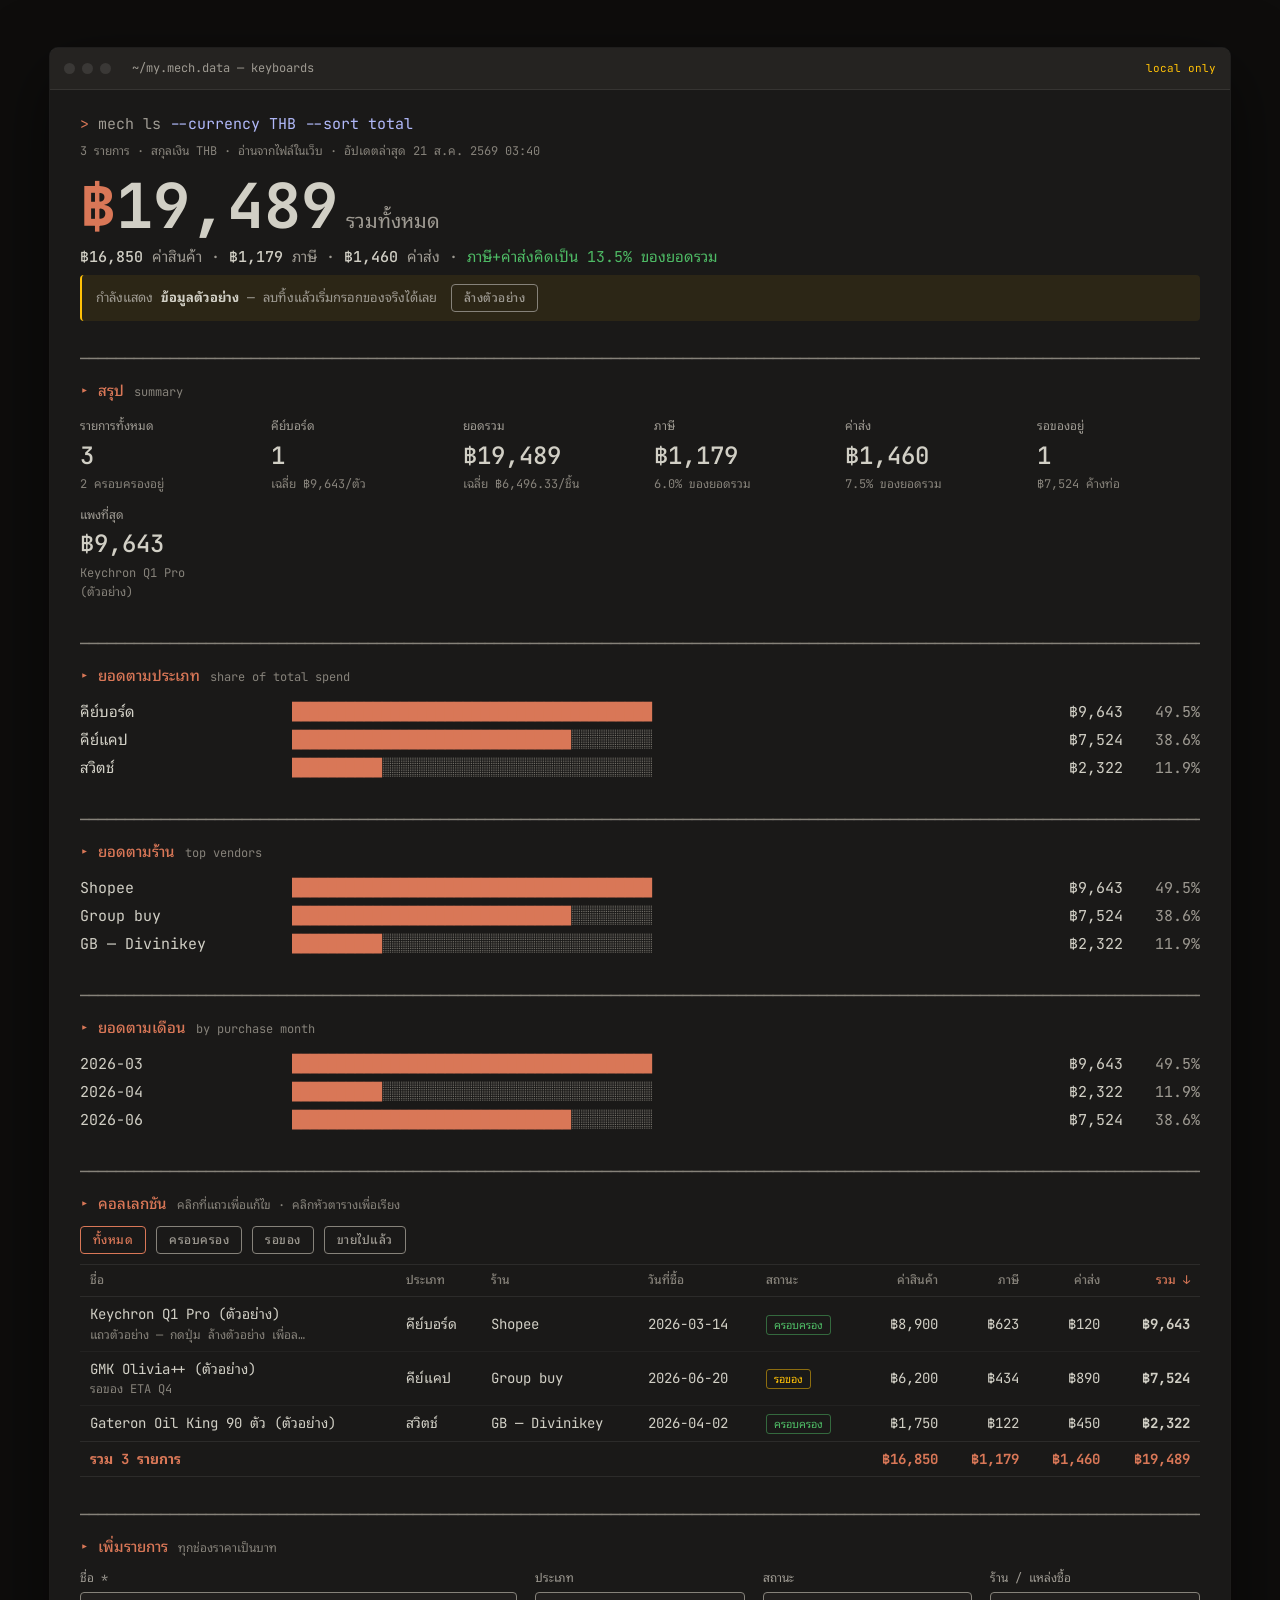
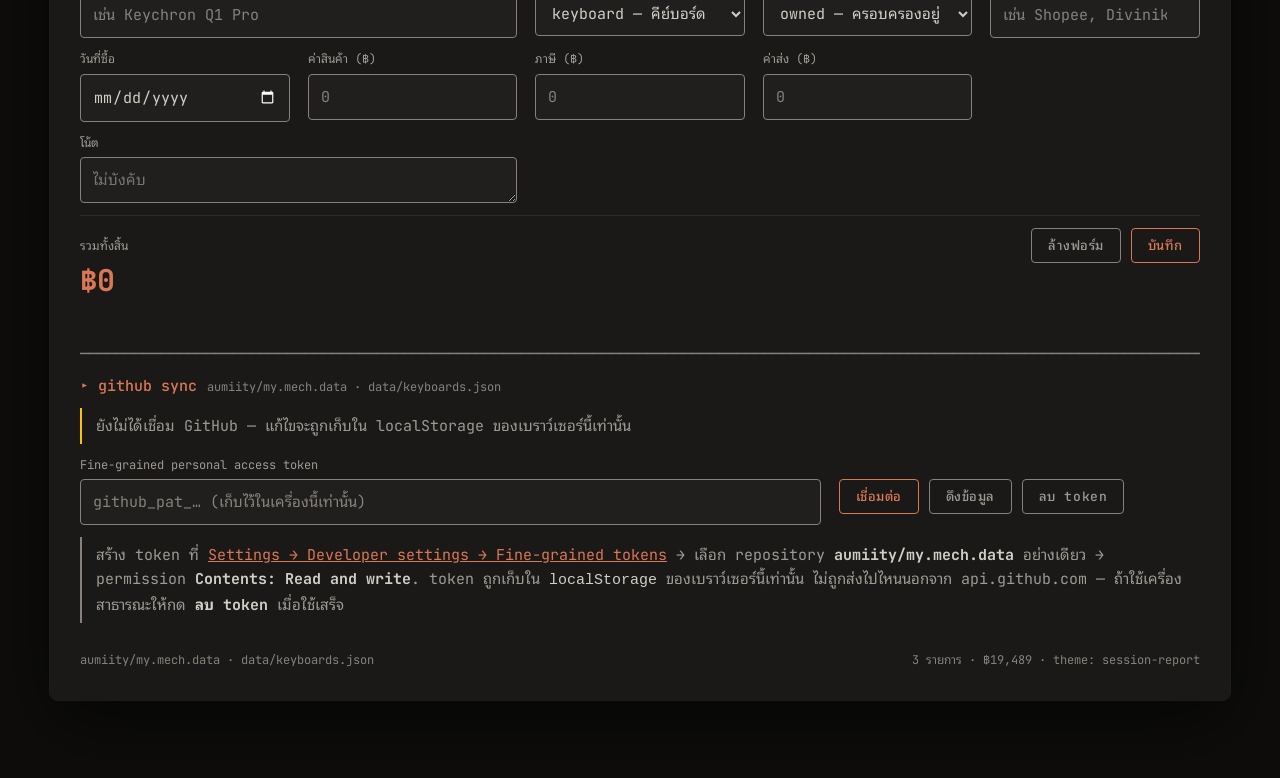
==== index.html @ 9264e8f7 "Refactor code structure for improved readability and maintainability" ====
<!doctype html>
<html lang="th">
<head>
<meta charset="utf-8">
<meta name="viewport" content="width=device-width, initial-scale=1">
<meta name="color-scheme" content="dark">
<title>my.mech.data — keyboards</title>
<link rel="preconnect" href="https://fonts.googleapis.com">
<link rel="preconnect" href="https://fonts.gstatic.com" crossorigin>
<link href="https://fonts.googleapis.com/css2?family=JetBrains+Mono:wght@400;500;700&family=Noto+Sans+Thai+Looped:wght@400;500;700&display=swap" rel="stylesheet">
<style>
  :root {
    /* anthropic / claude-code palette — matched to session-report */
    --ivory: #FAF9F5;          /* session-report page bg — kept for palette lineage */
    --page-bg: #0e0d0c;        /* this dashboard sits on dark instead */
    --term-bg: #1a1918;
    --term-fg: #d1cfc5;
    --titlebar: #252321;
    --outline: rgba(255,255,255,0.08);
    --hover: rgba(255,255,255,0.035);
    --clay: #D97757;
    --dim: rgb(158,154,146);
    --subtle: rgb(134,130,122);
    --green: rgb(78,186,101);
    --red: rgb(255,107,128);
    --blue: rgb(177,185,249);
    --yellow: rgb(255,193,7);
    --mono: 'JetBrains Mono', 'Noto Sans Thai Looped', 'SF Mono', ui-monospace, Menlo, Monaco, monospace;
  }

  * { box-sizing: border-box; }
  html { background: var(--page-bg); }
  body {
    margin: 0; padding: 48px 24px 80px;
    font: 15px/1.6 var(--mono);
    font-variant-numeric: tabular-nums;
    color: var(--term-fg);
  }

  /* ——— terminal window chrome ——— */
  .term {
    max-width: 1180px; margin: 0 auto;
    background: var(--term-bg);
    border-radius: 8px;
    outline: 1px solid var(--outline);
    box-shadow: 0 24px 70px rgba(0,0,0,0.55);
  }
  .titlebar {
    background: var(--titlebar);
    border-radius: 8px 8px 0 0;
    border-bottom: 1px solid var(--outline);
    padding: 11px 14px;
    display: flex; align-items: center; gap: 7px;
  }
  .titlebar .dot { width: 11px; height: 11px; border-radius: 50%; background: #3a3836; }
  .titlebar .path { margin-left: 14px; color: var(--dim); font-size: 12px; }
  .titlebar .sync { margin-left: auto; font-size: 11px; color: var(--subtle); }
  .titlebar .sync.ok   { color: var(--green); }
  .titlebar .sync.warn { color: var(--yellow); }
  .titlebar .sync.err  { color: var(--red); }
  .term-body { padding: 22px 30px 30px; }

  /* ——— command + hero ——— */
  .cmd { color: var(--dim); margin-bottom: 6px; }
  .cmd .prompt { color: var(--clay); }
  .cmd .flag { color: var(--blue); }
  #meta-line { color: var(--subtle); font-size: 12px; }

  #hero { margin: 14px 0 6px; }
  #hero-total { font-size: 62px; font-weight: 700; line-height: 1; }
  #hero-total .unit { color: var(--clay); }
  #hero-total .label { font-size: 20px; font-weight: 400; color: var(--dim); margin-left: 8px; }
  #hero-split { color: var(--dim); margin-top: 8px; }
  #hero-split b { color: var(--term-fg); font-weight: 500; }
  #hero-split .ok { color: var(--green); }
  #hero-split .warn { color: var(--yellow); }

  /* ——— sections ——— */
  section { margin-top: 26px; }
  .hr { color: var(--subtle); overflow: hidden; white-space: nowrap;
        user-select: none; margin-bottom: 8px; }
  .hr::after { content: '────────────────────────────────────────────────────────────────────────────────────────────────────────────────────────────────────────────────────────────────────────────────────────────────────────'; }
  h2 { all: unset; display: block; color: var(--clay); font-weight: 500; }
  h2::before { content: '▸ '; }
  h2 .hint { color: var(--subtle); font-size: 12px; font-weight: 400; margin-left: 10px; }
  .section-body { margin-top: 10px; }

  /* ——— stat grid ——— */
  .grid { display: grid; gap: 4px 28px;
          grid-template-columns: repeat(auto-fit, minmax(150px, 1fr)); }
  .stat { padding: 4px 0; }
  .stat .label { font-size: 12px; color: var(--dim); }
  .stat .val { font-size: 24px; font-weight: 500; }
  .stat .detail { font-size: 12px; color: var(--subtle); }

  /* ——— callouts / banners ——— */
  .callout { padding: 6px 0 6px 14px; border-left: 2px solid var(--subtle);
             color: var(--dim); margin: 6px 0; }
  .callout b, .callout code { color: var(--term-fg); }
  .banner { display: flex; gap: 14px; align-items: center; flex-wrap: wrap;
            padding: 9px 14px; margin-bottom: 14px; border-radius: 4px;
            border-left: 2px solid var(--yellow);
            background: rgba(255,193,7,0.08); color: var(--dim); font-size: 13px; }
  .banner b { color: var(--term-fg); }

  /* ——— block-char bars ——— */
  .bar { display: grid; grid-template-columns: 22ch 1fr 12ch 7ch; gap: 14px;
         padding: 2px 0; align-items: center; }
  .bar .name { overflow: hidden; text-overflow: ellipsis; white-space: nowrap; }
  .bar .blocks { color: var(--clay); white-space: pre; overflow: hidden; }
  .bar .blocks .empty { color: var(--subtle); }
  .bar .amt { text-align: right; color: var(--term-fg); }
  .bar .pct { text-align: right; color: var(--dim); }
  .bar:hover .name { color: var(--clay); }

  /* ——— tables ——— */
  .scroll { max-height: 520px; overflow: auto;
            border-top: 1px solid var(--outline); border-bottom: 1px solid var(--outline); }
  table { width: 100%; border-collapse: collapse; font-size: 14px; }
  th, td { text-align: left; padding: 6px 10px; white-space: nowrap; }
  td { border-top: 1px solid rgba(255,255,255,0.04); }
  th { position: sticky; top: 0; background: var(--term-bg); z-index: 1;
       font-weight: 500; font-size: 12px; color: var(--subtle);
       cursor: pointer; user-select: none;
       border-bottom: 1px solid var(--outline); }
  th:hover { color: var(--dim); }
  th.sorted { color: var(--clay); }
  th.sorted::after { content: ' ↓'; }
  th.sorted.asc::after { content: ' ↑'; }
  td.num, th.num { text-align: right; }
  tbody tr { cursor: pointer; }
  tbody tr:hover td { background: var(--hover); }
  tbody tr.editing td { background: rgba(217,119,87,0.10); }
  td .nm { color: var(--term-fg); }
  td .sub { color: var(--subtle); font-size: 12px; }
  tfoot td { border-top: 1px solid var(--outline); color: var(--clay);
             font-weight: 700; background: var(--term-bg); position: sticky; bottom: 0; }
  .tag { font-size: 11px; padding: 2px 7px; border-radius: 3px;
         border: 1px solid var(--subtle); color: var(--dim); }
  .tag.owned    { border-color: rgba(78,186,101,.5);  color: var(--green); }
  .tag.incoming { border-color: rgba(255,193,7,.5);   color: var(--yellow); }
  .tag.sold     { border-color: rgba(136,136,136,.5); color: var(--dim); }
  .tag.gifted   { border-color: rgba(177,185,249,.5); color: var(--blue); }

  /* ——— form ——— */
  .form { display: grid; gap: 12px 18px;
          grid-template-columns: repeat(auto-fit, minmax(190px, 1fr)); }
  .field { display: flex; flex-direction: column; gap: 4px; }
  .field label { font-size: 12px; color: var(--dim); }
  .field input, .field select, .field textarea {
    font: inherit; font-size: 15px; color: var(--term-fg);
    background: #211f1e; border: 1px solid var(--subtle);
    border-radius: 4px; padding: 10px 12px; width: 100%;
  }
  .field textarea { resize: vertical; min-height: 44px; }
  .field input:focus, .field select:focus, .field textarea:focus {
    outline: none; border-color: var(--clay); background: #262322;
  }
  .field input::placeholder { color: var(--subtle); }
  .field.span2 { grid-column: span 2; }
  .field .err { font-size: 12px; color: var(--red); min-height: 0; }
  .field input.bad, .field select.bad { border-color: var(--red); }
  .form-total { grid-column: 1 / -1; display: flex; justify-content: space-between;
                align-items: baseline; flex-wrap: wrap; gap: 10px;
                border-top: 1px solid var(--outline); padding-top: 12px; }
  .form-total .lbl { font-size: 12px; color: var(--dim); }
  .form-total .amt { font-size: 30px; font-weight: 700; color: var(--clay); }
  .actions { display: flex; gap: 10px; flex-wrap: wrap; }

  button.btn { font: 500 13px/1 var(--mono); letter-spacing: .04em;
               padding: 10px 16px; border-radius: 4px; cursor: pointer;
               background: none; border: 1px solid var(--subtle); color: var(--dim); }
  button.btn:hover { border-color: var(--dim); color: var(--term-fg); background: var(--hover); }
  button.btn.primary { border-color: var(--clay); color: var(--clay); }
  button.btn.primary:hover { background: rgba(217,119,87,.12); color: var(--clay); }
  button.btn.danger:hover { border-color: var(--red); color: var(--red);
                            background: rgba(255,107,128,.10); }
  button.btn:disabled { opacity: .4; cursor: not-allowed; }
  button.btn.sm { padding: 7px 12px; font-size: 12px; }

  .empty-state { color: var(--subtle); padding: 18px 0; }

  footer { margin-top: 28px; color: var(--subtle); font-size: 12px;
           display: flex; justify-content: space-between; gap: 16px; flex-wrap: wrap; }

  code { color: var(--blue); }
  a { color: var(--clay); }
  ::selection { background: var(--clay); color: var(--term-bg); }

  @media (max-width: 760px) {
    body { padding: 20px 12px 48px; }
    .term-body { padding: 16px 16px 24px; }
    #hero-total { font-size: 44px; }
    .bar { grid-template-columns: 11ch 1fr 10ch; gap: 8px; }
    .bar .pct { display: none; }
    .form { grid-template-columns: 1fr; }
    .field.span2 { grid-column: span 1; }
    .titlebar .path { display: none; }
  }
</style>
</head>
<body>

<div class="term">
  <div class="titlebar">
    <span class="dot"></span><span class="dot"></span><span class="dot"></span>
    <span class="path">~/my.mech.data — keyboards</span>
    <span class="sync" id="sync-badge">local</span>
  </div>
  <div class="term-body">

    <div class="cmd"><span class="prompt">&gt;</span> mech ls <span class="flag">--currency THB --sort total</span></div>
    <div id="meta-line">loading…</div>

    <div id="hero">
      <div id="hero-total">—</div>
      <div id="hero-split"></div>
    </div>

    <div id="example-banner" style="display:none" class="banner">
      <span>กำลังแสดง <b>ข้อมูลตัวอย่าง</b> — ลบทิ้งแล้วเริ่มกรอกของจริงได้เลย</span>
      <button class="btn sm danger" id="btn-clear-examples">ล้างตัวอย่าง</button>
    </div>

    <section>
      <div class="hr"></div>
      <h2>สรุป<span class="hint">summary</span></h2>
      <div class="section-body grid" id="summary-grid"></div>
    </section>

    <section>
      <div class="hr"></div>
      <h2>ยอดตามประเภท<span class="hint">share of total spend</span></h2>
      <div class="section-body" id="bars-type"></div>
    </section>

    <section>
      <div class="hr"></div>
      <h2>ยอดตามร้าน<span class="hint">top vendors</span></h2>
      <div class="section-body" id="bars-vendor"></div>
    </section>

    <section>
      <div class="hr"></div>
      <h2>ยอดตามเดือน<span class="hint">by purchase month</span></h2>
      <div class="section-body" id="bars-month"></div>
    </section>

    <section>
      <div class="hr"></div>
      <h2>คอลเลกชัน<span class="hint">คลิกที่แถวเพื่อแก้ไข · คลิกหัวตารางเพื่อเรียง</span></h2>
      <div class="section-body">
        <div class="actions" style="margin-bottom:10px">
          <button class="btn sm" id="f-all" data-f="all">ทั้งหมด</button>
          <button class="btn sm" id="f-owned" data-f="owned">ครอบครอง</button>
          <button class="btn sm" id="f-incoming" data-f="incoming">รอของ</button>
          <button class="btn sm" id="f-sold" data-f="sold">ขายไปแล้ว</button>
        </div>
        <div class="scroll"><table id="tbl"></table></div>
      </div>
    </section>

    <section>
      <div class="hr"></div>
      <h2 id="form-title">เพิ่มรายการ<span class="hint">ทุกช่องราคาเป็นบาท</span></h2>
      <div class="section-body">
        <form class="form" id="entry-form" autocomplete="off">
          <div class="field span2">
            <label for="f-name">ชื่อ *</label>
            <input id="f-name" name="name" placeholder="เช่น Keychron Q1 Pro" required>
          </div>
          <div class="field">
            <label for="f-type">ประเภท</label>
            <select id="f-type" name="type">
              <option value="keyboard">keyboard — คีย์บอร์ด</option>
              <option value="switches">switches — สวิตช์</option>
              <option value="keycaps">keycaps — คีย์แคป</option>
              <option value="parts">parts — เคส/PCB/เพลท</option>
              <option value="accessory">accessory — อุปกรณ์เสริม</option>
            </select>
          </div>
          <div class="field">
            <label for="f-status">สถานะ</label>
            <select id="f-status" name="status">
              <option value="owned">owned — ครอบครองอยู่</option>
              <option value="incoming">incoming — รอของ</option>
              <option value="sold">sold — ขายไปแล้ว</option>
              <option value="gifted">gifted — ยกให้คนอื่น</option>
            </select>
          </div>
          <div class="field">
            <label for="f-vendor">ร้าน / แหล่งซื้อ</label>
            <input id="f-vendor" name="vendor" list="vendor-list" placeholder="เช่น Shopee, Divinikey, group buy">
            <datalist id="vendor-list"></datalist>
          </div>
          <div class="field">
            <label for="f-date">วันที่ซื้อ</label>
            <input id="f-date" name="purchased_at" type="date">
          </div>
          <div class="field">
            <label for="f-item">ค่าสินค้า (฿)</label>
            <input id="f-item" name="item" type="number" inputmode="decimal" min="0" step="0.01" placeholder="0">
          </div>
          <div class="field">
            <label for="f-tax">ภาษี (฿)</label>
            <input id="f-tax" name="tax" type="number" inputmode="decimal" min="0" step="0.01" placeholder="0">
          </div>
          <div class="field">
            <label for="f-ship">ค่าส่ง (฿)</label>
            <input id="f-ship" name="shipping" type="number" inputmode="decimal" min="0" step="0.01" placeholder="0">
          </div>
          <div class="field span2">
            <label for="f-notes">โน้ต</label>
            <textarea id="f-notes" name="notes" rows="1" placeholder="ไม่บังคับ"></textarea>
          </div>

          <div class="form-total">
            <div>
              <div class="lbl">รวมทั้งสิ้น</div>
              <div class="amt" id="form-total">฿0</div>
            </div>
            <div class="actions">
              <button type="button" class="btn danger" id="btn-delete" style="display:none">ลบรายการ</button>
              <button type="button" class="btn" id="btn-reset">ล้างฟอร์ม</button>
              <button type="submit" class="btn primary" id="btn-save">บันทึก</button>
            </div>
          </div>
          <div class="field span2"><div class="err" id="form-err"></div></div>
        </form>
      </div>
    </section>

    <section>
      <div class="hr"></div>
      <h2>github sync<span class="hint">aumiity/my.mech.data · data/keyboards.json</span></h2>
      <div class="section-body">
        <div id="sync-state" class="callout">กำลังตรวจสอบ…</div>
        <div class="form" style="margin-top:12px">
          <div class="field span2">
            <label for="f-token">Fine-grained personal access token</label>
            <input id="f-token" type="password" placeholder="github_pat_… (เก็บไว้ในเครื่องนี้เท่านั้น)">
          </div>
          <div class="field">
            <label>&nbsp;</label>
            <div class="actions">
              <button class="btn primary" id="btn-token-save">เชื่อมต่อ</button>
              <button class="btn" id="btn-pull">ดึงข้อมูล</button>
              <button class="btn danger" id="btn-token-clear">ลบ token</button>
            </div>
          </div>
        </div>
        <div class="callout" style="margin-top:12px">
          สร้าง token ที่ <a href="https://github.com/settings/personal-access-tokens/new" target="_blank" rel="noopener">Settings → Developer settings → Fine-grained tokens</a>
          → เลือก repository <b>aumiity/my.mech.data</b> อย่างเดียว → permission <b>Contents: Read and write</b>.
          token ถูกเก็บใน <code>localStorage</code> ของเบราว์เซอร์นี้เท่านั้น ไม่ถูกส่งไปไหนนอกจาก api.github.com
          — ถ้าใช้เครื่องสาธารณะให้กด <b>ลบ token</b> เมื่อใช้เสร็จ
        </div>
      </div>
    </section>

    <footer>
      <span id="foot-left"></span>
      <span id="foot-right"></span>
    </footer>

  </div>
</div>

<script id="seed-data" type="application/json">{
  "currency": "THB",
  "updated_at": "2026-08-21T03:40:00.000Z",
  "items": [
    {
      "id": "kb-example-1",
      "name": "Keychron Q1 Pro (ตัวอย่าง)",
      "type": "keyboard",
      "vendor": "Shopee",
      "purchased_at": "2026-03-14",
      "status": "owned",
      "cost": { "item": 8900, "tax": 623, "shipping": 120 },
      "notes": "แถวตัวอย่าง — กดปุ่ม ล้างตัวอย่าง เพื่อลบทิ้ง",
      "example": true
    },
    {
      "id": "kb-example-2",
      "name": "Gateron Oil King 90 ตัว (ตัวอย่าง)",
      "type": "switches",
      "vendor": "GB — Divinikey",
      "purchased_at": "2026-04-02",
      "status": "owned",
      "cost": { "item": 1750, "tax": 122, "shipping": 450 },
      "notes": "",
      "example": true
    },
    {
      "id": "kb-example-3",
      "name": "GMK Olivia++ (ตัวอย่าง)",
      "type": "keycaps",
      "vendor": "Group buy",
      "purchased_at": "2026-06-20",
      "status": "incoming",
      "cost": { "item": 6200, "tax": 434, "shipping": 890 },
      "notes": "รอของ ETA Q4",
      "example": true
    }
  ]
}</script>
<script>
(function () {
  'use strict';

  /* ——————————————————————————— config ——————————————————————————— */
  const REPO = { owner: 'aumiity', repo: 'my.mech.data', branch: 'main', path: 'data/keyboards.json' };
  const LS_TOKEN = 'mech.gh.token';
  const LS_CACHE = 'mech.cache.v1';

  const TYPES  = { keyboard:'คีย์บอร์ด', switches:'สวิตช์', keycaps:'คีย์แคป',
                   parts:'ชิ้นส่วน', accessory:'อุปกรณ์เสริม' };
  const STATUS = { owned:'ครอบครอง', incoming:'รอของ', sold:'ขายแล้ว', gifted:'ยกให้' };

  /* ——————————————————————————— state ——————————————————————————— */
  let STORE = { currency: 'THB', updated_at: null, items: [] };
  let SHA = null;
  let TOKEN = localStorage.getItem(LS_TOKEN) || '';
  let source = 'local';
  let editingId = null;
  let sortKey = 'total', sortAsc = false;
  let filter = 'all';

  /* ——————————————————————————— helpers ——————————————————————————— */
  const $ = id => document.getElementById(id);
  const esc = s => String(s == null ? '' : s).replace(/[&<>"']/g,
    c => ({ '&':'&amp;', '<':'&lt;', '>':'&gt;', '"':'&quot;', "'":'&#39;' }[c]));
  const num = v => { const n = parseFloat(v); return Number.isFinite(n) ? n : 0; };
  const money = n => '฿' + num(n).toLocaleString('en-US', { maximumFractionDigits: 2 });
  const totalOf = it => num(it.cost && it.cost.item) + num(it.cost && it.cost.tax)
                      + num(it.cost && it.cost.shipping);
  const newId = () => 'kb-' + Date.now().toString(36) + '-' + Math.random().toString(36).slice(2, 6);
  const pct = (a, b) => b ? (100 * a / b).toFixed(1) + '%' : '0%';

  function b64encode(str) {
    const bytes = new TextEncoder().encode(str);
    let bin = '';
    for (let i = 0; i < bytes.length; i += 0x8000)
      bin += String.fromCharCode.apply(null, bytes.subarray(i, i + 0x8000));
    return btoa(bin);
  }
  function b64decode(b64) {
    const bin = atob(String(b64).replace(/\s/g, ''));
    const bytes = new Uint8Array(bin.length);
    for (let i = 0; i < bin.length; i++) bytes[i] = bin.charCodeAt(i);
    return new TextDecoder().decode(bytes);
  }

  function badge(text, cls) {
    const b = $('sync-badge');
    b.textContent = text;
    b.className = 'sync' + (cls ? ' ' + cls : '');
  }
  function syncState(html, cls) {
    $('sync-state').innerHTML = html;
    $('sync-state').style.borderLeftColor =
      cls === 'ok' ? 'var(--green)' : cls === 'err' ? 'var(--red)' :
      cls === 'warn' ? 'var(--yellow)' : 'var(--subtle)';
  }

  /* ——————————————————————————— github i/o ——————————————————————————— */
  async function gh(path, opts) {
    opts = opts || {};
    const headers = {
      'Accept': 'application/vnd.github+json',
      'X-GitHub-Api-Version': '2022-11-28'
    };
    if (TOKEN) headers.Authorization = 'Bearer ' + TOKEN;
    if (opts.body) headers['Content-Type'] = 'application/json';
    const res = await fetch('https://api.github.com' + path,
      Object.assign({}, opts, { headers: Object.assign(headers, opts.headers || {}) }));
    const text = await res.text();
    if (!res.ok) {
      let msg = res.status + ' ' + res.statusText;
      try { const j = JSON.parse(text); if (j.message) msg = res.status + ' — ' + j.message; } catch (e) {}
      const err = new Error(msg); err.status = res.status; throw err;
    }
    return text ? JSON.parse(text) : null;
  }

  const contentsPath = () =>
    '/repos/' + REPO.owner + '/' + REPO.repo + '/contents/' + REPO.path;

  async function pullFromGitHub() {
    const j = await gh(contentsPath() + '?ref=' + encodeURIComponent(REPO.branch)
                       + '&t=' + Date.now());
    SHA = j.sha;
    return JSON.parse(b64decode(j.content));
  }

  async function pushToGitHub(message) {
    if (!TOKEN) throw new Error('ยังไม่ได้ใส่ token');
    STORE.updated_at = new Date().toISOString();
    const body = {
      message: message,
      content: b64encode(JSON.stringify(STORE, null, 2) + '\n'),
      branch: REPO.branch
    };
    // data may have been loaded without the API (public raw fetch), so there is
    // no sha yet — resolve it, otherwise GitHub rejects the update as a create
    if (!SHA) {
      try {
        const cur = await gh(contentsPath() + '?ref=' + encodeURIComponent(REPO.branch));
        SHA = cur.sha;
      } catch (e) { if (e.status !== 404) throw e; }  // 404 = file not created yet
    }
    if (SHA) body.sha = SHA;
    try {
      const j = await gh(contentsPath(), { method: 'PUT', body: JSON.stringify(body) });
      SHA = j.content.sha;
    } catch (e) {
      if (e.status !== 409 && e.status !== 422) throw e;
      // someone else (or another device) wrote first — refresh sha and retry once
      const fresh = await gh(contentsPath() + '?ref=' + encodeURIComponent(REPO.branch));
      SHA = fresh.sha; body.sha = SHA;
      const j = await gh(contentsPath(), { method: 'PUT', body: JSON.stringify(body) });
      SHA = j.content.sha;
    }
  }

  function normalize(raw) {
    const items = (raw && Array.isArray(raw.items) ? raw.items : []).map(it => ({
      id: it.id || newId(),
      name: String(it.name || 'ไม่มีชื่อ'),
      type: TYPES[it.type] ? it.type : 'keyboard',
      vendor: String(it.vendor || ''),
      purchased_at: String(it.purchased_at || ''),
      status: STATUS[it.status] ? it.status : 'owned',
      cost: {
        item: num(it.cost && it.cost.item),
        tax: num(it.cost && it.cost.tax),
        shipping: num(it.cost && it.cost.shipping)
      },
      notes: String(it.notes || ''),
      example: !!it.example
    }));
    return { currency: 'THB', updated_at: (raw && raw.updated_at) || null, items: items };
  }

  function cacheLocal() {
    try { localStorage.setItem(LS_CACHE, JSON.stringify(STORE)); } catch (e) {}
  }

  async function persist(message) {
    cacheLocal();
    if (!TOKEN) {
      badge('local only', 'warn');
      syncState('บันทึกลงเครื่องนี้แล้ว แต่ <b>ยังไม่ได้ขึ้น GitHub</b> — ใส่ token ด้านล่างเพื่อ sync ข้ามเครื่อง', 'warn');
      return;
    }
    badge('syncing…', 'warn');
    try {
      await pushToGitHub(message);
      source = 'github';
      badge('synced', 'ok');
      syncState('เชื่อมต่อแล้ว — บันทึกขึ้น <code>' + REPO.owner + '/' + REPO.repo + '</code> เรียบร้อย เมื่อ '
                + new Date().toLocaleString('th-TH'), 'ok');
      renderMeta();
    } catch (e) {
      badge('sync failed', 'err');
      syncState('<b>push ไม่สำเร็จ:</b> ' + esc(e.message)
                + '<br>ข้อมูลยังอยู่ในเครื่องนี้ กด <b>ดึงข้อมูล</b> แล้วลองใหม่ได้', 'err');
    }
  }

  async function load() {
    // 1. github api — only path that yields the sha needed for writes
    if (TOKEN) {
      try {
        STORE = normalize(await pullFromGitHub());
        source = 'github';
        badge('synced', 'ok');
        syncState('เชื่อมต่อแล้ว — อ่านจาก <code>' + REPO.owner + '/' + REPO.repo
                  + '/' + REPO.path + '</code>', 'ok');
        cacheLocal(); renderAll(); return;
      } catch (e) {
        badge('sync failed', 'err');
        syncState('<b>อ่านจาก GitHub ไม่ได้:</b> ' + esc(e.message)
                  + '<br>token อาจหมดอายุหรือไม่มีสิทธิ์ <b>Contents</b> ของ repo นี้', 'err');
      }
    } else {
      syncState('ยังไม่ได้เชื่อม GitHub — แก้ไขจะถูกเก็บใน localStorage ของเบราว์เซอร์นี้เท่านั้น', 'warn');
      badge('local only', 'warn');
    }
    // 2. sibling file (works on a web server / GitHub Pages)
    try {
      const res = await fetch(REPO.path + '?t=' + Date.now(), { cache: 'no-store' });
      if (res.ok) {
        STORE = normalize(await res.json());
        source = source === 'github' ? 'github' : 'file';
        renderAll(); return;
      }
    } catch (e) {}
    // 3. last write from this browser
    try {
      const c = localStorage.getItem(LS_CACHE);
      if (c) { STORE = normalize(JSON.parse(c)); source = 'cache'; renderAll(); return; }
    } catch (e) {}
    // 4. embedded seed
    try { STORE = normalize(JSON.parse($('seed-data').textContent)); } catch (e) {}
    source = 'seed';
    renderAll();
  }

  /* ——————————————————————————— derived data ——————————————————————————— */
  function totals(items) {
    return items.reduce((a, it) => {
      a.item += num(it.cost.item); a.tax += num(it.cost.tax);
      a.shipping += num(it.cost.shipping); a.total += totalOf(it);
      return a;
    }, { item: 0, tax: 0, shipping: 0, total: 0 });
  }
  function groupSum(items, keyFn) {
    const m = new Map();
    for (const it of items) {
      const k = keyFn(it); if (!k) continue;
      m.set(k, (m.get(k) || 0) + totalOf(it));
    }
    return [...m.entries()];
  }
  const visible = () => filter === 'all' ? STORE.items : STORE.items.filter(i => i.status === filter);

  /* ——————————————————————————— render ——————————————————————————— */
  function renderMeta() {
    const src = { github: 'sync กับ github', file: 'อ่านจากไฟล์ในเว็บ',
                  cache: 'อ่านจากแคชในเครื่อง', seed: 'ยังไม่มีข้อมูล', local: 'local' }[source] || source;
    const upd = STORE.updated_at
      ? new Date(STORE.updated_at).toLocaleString('th-TH', { dateStyle: 'medium', timeStyle: 'short' })
      : '—';
    $('meta-line').textContent =
      STORE.items.length + ' รายการ · สกุลเงิน THB · ' + src + ' · อัปเดตล่าสุด ' + upd;
  }

  function renderHero() {
    const t = totals(STORE.items);
    const s = money(t.total).match(/^฿([\d,]+)(\.\d+)?$/);
    $('hero-total').innerHTML = '<span class="unit">฿</span>' +
      (s ? esc(s[1] + (s[2] || '')) : esc(money(t.total).slice(1))) +
      '<span class="label">รวมทั้งหมด</span>';
    const overhead = t.tax + t.shipping;
    const cls = t.total && overhead / t.total > 0.15 ? 'warn' : 'ok';
    $('hero-split').innerHTML =
      '<b>' + money(t.item) + '</b> ค่าสินค้า · ' +
      '<b>' + money(t.tax) + '</b> ภาษี · ' +
      '<b>' + money(t.shipping) + '</b> ค่าส่ง · ' +
      '<span class="' + cls + '">ภาษี+ค่าส่งคิดเป็น ' + pct(overhead, t.total) + ' ของยอดรวม</span>';
  }

  function renderSummary() {
    const items = STORE.items, t = totals(items);
    const owned = items.filter(i => i.status === 'owned');
    const incoming = items.filter(i => i.status === 'incoming');
    const priciest = items.slice().sort((a, b) => totalOf(b) - totalOf(a))[0];
    const kbs = items.filter(i => i.type === 'keyboard');
    const rows = [
      ['รายการทั้งหมด', items.length, owned.length + ' ครอบครองอยู่'],
      ['คีย์บอร์ด', kbs.length, kbs.length ? 'เฉลี่ย ' + money(totals(kbs).total / kbs.length) + '/ตัว' : ''],
      ['ยอดรวม', money(t.total), items.length ? 'เฉลี่ย ' + money(t.total / items.length) + '/ชิ้น' : ''],
      ['ภาษี', money(t.tax), pct(t.tax, t.total) + ' ของยอดรวม'],
      ['ค่าส่ง', money(t.shipping), pct(t.shipping, t.total) + ' ของยอดรวม'],
      ['รอของอยู่', incoming.length, incoming.length ? money(totals(incoming).total) + ' ค้างท่อ' : 'ไม่มี'],
      ['แพงที่สุด', priciest ? money(totalOf(priciest)) : '—', priciest ? priciest.name : '']
    ];
    $('summary-grid').innerHTML = rows.map(r =>
      '<div class="stat"><div class="label">' + esc(r[0]) + '</div>' +
      '<div class="val">' + esc(r[1]) + '</div>' +
      (r[2] ? '<div class="detail" title="' + esc(r[2]) + '">' + esc(r[2]) + '</div>' : '') +
      '</div>').join('');
  }

  function bars(host, rows, keepOrder) {
    const W = window.innerWidth < 760 ? 16 : 40;
    rows = keepOrder ? rows.slice() : rows.slice().sort((a, b) => b[1] - a[1]);
    const sum = rows.reduce((a, r) => a + r[1], 0) || 1;
    const max = Math.max.apply(null, rows.map(r => r[1]).concat([1]));
    $(host).innerHTML = rows.length ? rows.map(r => {
      const n = Math.max(r[1] > 0 ? 1 : 0, Math.round(W * r[1] / max));
      return '<div class="bar"><span class="name" title="' + esc(r[0]) + '">' + esc(r[0]) + '</span>' +
        '<span class="blocks">' + '█'.repeat(n) +
        '<span class="empty">' + '░'.repeat(Math.max(0, W - n)) + '</span></span>' +
        '<span class="amt">' + money(r[1]) + '</span>' +
        '<span class="pct">' + pct(r[1], sum) + '</span></div>';
    }).join('') : '<div class="empty-state">ยังไม่มีข้อมูล</div>';
  }

  function renderBars() {
    bars('bars-type', groupSum(STORE.items, i => TYPES[i.type] || i.type));
    bars('bars-vendor', groupSum(STORE.items, i => i.vendor || 'ไม่ระบุร้าน').slice(0, 12));
    const byMonth = groupSum(STORE.items, i => (i.purchased_at || '').slice(0, 7))
      .sort((a, b) => a[0].localeCompare(b[0])).slice(-12);
    bars('bars-month', byMonth, true);
  }

  const COLS = [
    { k: 'name',         t: 'ชื่อ' },
    { k: 'type',         t: 'ประเภท' },
    { k: 'vendor',       t: 'ร้าน' },
    { k: 'purchased_at', t: 'วันที่ซื้อ' },
    { k: 'status',       t: 'สถานะ' },
    { k: 'item',         t: 'ค่าสินค้า', n: 1 },
    { k: 'tax',          t: 'ภาษี',      n: 1 },
    { k: 'shipping',     t: 'ค่าส่ง',    n: 1 },
    { k: 'total',        t: 'รวม',       n: 1 }
  ];
  const cellVal = (it, k) =>
    k === 'total' ? totalOf(it) :
    (k === 'item' || k === 'tax' || k === 'shipping') ? num(it.cost[k]) : (it[k] || '');

  function renderTable() {
    const items = visible().slice().sort((a, b) => {
      const x = cellVal(a, sortKey), y = cellVal(b, sortKey);
      const c = typeof x === 'number' && typeof y === 'number'
        ? x - y : String(x).localeCompare(String(y), 'th');
      return sortAsc ? c : -c;
    });
    const t = totals(items);
    let h = '<thead><tr>' + COLS.map(c =>
      '<th data-k="' + c.k + '" class="' + (c.n ? 'num ' : '') +
      (sortKey === c.k ? 'sorted' + (sortAsc ? ' asc' : '') : '') + '">' + esc(c.t) + '</th>'
    ).join('') + '</tr></thead>';

    h += '<tbody>' + (items.length ? items.map(it =>
      '<tr data-id="' + esc(it.id) + '"' + (editingId === it.id ? ' class="editing"' : '') + '>' +
      '<td><span class="nm">' + esc(it.name) + '</span>' +
        (it.notes ? '<div class="sub" title="' + esc(it.notes) + '">' + esc(it.notes.slice(0, 40)) +
          (it.notes.length > 40 ? '…' : '') + '</div>' : '') + '</td>' +
      '<td>' + esc(TYPES[it.type] || it.type) + '</td>' +
      '<td>' + esc(it.vendor || '—') + '</td>' +
      '<td>' + esc(it.purchased_at || '—') + '</td>' +
      '<td><span class="tag ' + esc(it.status) + '">' + esc(STATUS[it.status] || it.status) + '</span></td>' +
      '<td class="num">' + money(it.cost.item) + '</td>' +
      '<td class="num">' + money(it.cost.tax) + '</td>' +
      '<td class="num">' + money(it.cost.shipping) + '</td>' +
      '<td class="num"><b>' + money(totalOf(it)) + '</b></td></tr>'
    ).join('') : '<tr><td colspan="9"><div class="empty-state">ยังไม่มีรายการ — กรอกในฟอร์มด้านล่างได้เลย</div></td></tr>') + '</tbody>';

    if (items.length) h += '<tfoot><tr><td colspan="5">รวม ' + items.length + ' รายการ</td>' +
      '<td class="num">' + money(t.item) + '</td><td class="num">' + money(t.tax) + '</td>' +
      '<td class="num">' + money(t.shipping) + '</td><td class="num">' + money(t.total) + '</td></tr></tfoot>';

    $('tbl').innerHTML = h;
    $('tbl').querySelectorAll('th').forEach(th => th.onclick = () => {
      const k = th.dataset.k;
      if (sortKey === k) sortAsc = !sortAsc; else { sortKey = k; sortAsc = !(k === 'total' || COLS.find(c => c.k === k).n); }
      renderTable();
    });
    $('tbl').querySelectorAll('tbody tr[data-id]').forEach(tr =>
      tr.onclick = () => editEntry(tr.dataset.id));
  }

  function renderFilters() {
    ['all', 'owned', 'incoming', 'sold'].forEach(f => {
      const b = $('f-' + f);
      b.className = 'btn sm' + (filter === f ? ' primary' : '');
    });
  }

  function renderVendors() {
    const vs = [...new Set(STORE.items.map(i => i.vendor).filter(Boolean))].sort();
    $('vendor-list').innerHTML = vs.map(v => '<option value="' + esc(v) + '">').join('');
  }

  function renderBanner() {
    $('example-banner').style.display = STORE.items.some(i => i.example) ? '' : 'none';
  }

  function renderFooter() {
    const t = totals(STORE.items);
    $('foot-left').textContent = REPO.owner + '/' + REPO.repo + ' · ' + REPO.path;
    $('foot-right').textContent =
      STORE.items.length + ' รายการ · ' + money(t.total) + ' · theme: session-report';
  }

  function renderAll() {
    renderMeta(); renderHero(); renderSummary(); renderBars();
    renderFilters(); renderTable(); renderVendors(); renderBanner(); renderFooter();
  }

  /* ——————————————————————————— form ——————————————————————————— */
  function formTotal() {
    const t = num($('f-item').value) + num($('f-tax').value) + num($('f-ship').value);
    $('form-total').textContent = money(t);
  }

  function resetForm() {
    editingId = null;
    $('entry-form').reset();
    $('f-type').value = 'keyboard';
    $('f-status').value = 'owned';
    $('form-title').innerHTML = 'เพิ่มรายการ<span class="hint">ทุกช่องราคาเป็นบาท</span>';
    $('btn-save').textContent = 'บันทึก';
    $('btn-delete').style.display = 'none';
    $('form-err').textContent = '';
    $('f-name').classList.remove('bad');
    formTotal(); renderTable();
  }

  function editEntry(id) {
    const it = STORE.items.find(i => i.id === id);
    if (!it) return;
    editingId = id;
    $('f-name').value = it.name;
    $('f-type').value = it.type;
    $('f-status').value = it.status;
    $('f-vendor').value = it.vendor;
    $('f-date').value = it.purchased_at;
    $('f-item').value = it.cost.item || '';
    $('f-tax').value = it.cost.tax || '';
    $('f-ship').value = it.cost.shipping || '';
    $('f-notes').value = it.notes;
    $('form-title').innerHTML = 'แก้ไข: ' + esc(it.name) + '<span class="hint">คลิก ล้างฟอร์ม เพื่อกลับไปเพิ่มรายการใหม่</span>';
    $('btn-save').textContent = 'บันทึกการแก้ไข';
    $('btn-delete').style.display = '';
    $('form-err').textContent = '';
    formTotal(); renderTable();
    $('entry-form').scrollIntoView({ behavior: 'smooth', block: 'center' });
    $('f-name').focus();
  }

  async function saveEntry(ev) {
    ev.preventDefault();
    const name = $('f-name').value.trim();
    if (!name) {
      $('f-name').classList.add('bad');
      $('form-err').textContent = 'ต้องใส่ชื่อรายการ';
      $('f-name').focus();
      return;
    }
    $('f-name').classList.remove('bad');
    $('form-err').textContent = '';

    const payload = {
      name: name,
      type: $('f-type').value,
      vendor: $('f-vendor').value.trim(),
      purchased_at: $('f-date').value,
      status: $('f-status').value,
      cost: { item: num($('f-item').value), tax: num($('f-tax').value), shipping: num($('f-ship').value) },
      notes: $('f-notes').value.trim()
    };

    let msg;
    if (editingId) {
      const i = STORE.items.findIndex(x => x.id === editingId);
      if (i < 0) { resetForm(); return; }
      STORE.items[i] = Object.assign({}, STORE.items[i], payload, { example: false });
      msg = 'data: update ' + name;
    } else {
      STORE.items.push(Object.assign({ id: newId() }, payload, { example: false }));
      msg = 'data: add ' + name;
    }

    $('btn-save').disabled = true;
    resetForm();
    renderAll();
    await persist(msg);
    $('btn-save').disabled = false;
  }

  async function deleteEntry() {
    if (!editingId) return;
    const it = STORE.items.find(i => i.id === editingId);
    if (!it) { resetForm(); return; }
    if ($('btn-delete').dataset.armed !== '1') {
      $('btn-delete').dataset.armed = '1';
      $('btn-delete').textContent = 'กดอีกครั้งเพื่อลบจริง';
      $('form-err').textContent = 'จะลบ "' + it.name + '" ออกถาวร';
      setTimeout(() => {
        $('btn-delete').dataset.armed = '0';
        $('btn-delete').textContent = 'ลบรายการ';
        $('form-err').textContent = '';
      }, 4000);
      return;
    }
    STORE.items = STORE.items.filter(i => i.id !== editingId);
    $('btn-delete').dataset.armed = '0';
    resetForm(); renderAll();
    await persist('data: remove ' + it.name);
  }

  async function clearExamples() {
    STORE.items = STORE.items.filter(i => !i.example);
    if (editingId && !STORE.items.some(i => i.id === editingId)) resetForm();
    renderAll();
    await persist('data: clear example rows');
  }

  /* ——————————————————————————— token panel ——————————————————————————— */
  function saveToken() {
    const v = $('f-token').value.trim();
    if (!v) { syncState('ใส่ token ก่อนครับ', 'warn'); return; }
    TOKEN = v;
    localStorage.setItem(LS_TOKEN, v);
    $('f-token').value = '';
    syncState('กำลังตรวจสอบ token…');
    load();
  }
  function clearToken() {
    TOKEN = ''; SHA = null;
    localStorage.removeItem(LS_TOKEN);
    badge('local only', 'warn');
    syncState('ลบ token แล้ว — หน้านี้ยังอ่านข้อมูลได้ แต่แก้ไขจะไม่ขึ้น GitHub', 'warn');
  }

  /* ——————————————————————————— wiring ——————————————————————————— */
  ['f-item', 'f-tax', 'f-ship'].forEach(id => $(id).addEventListener('input', formTotal));
  $('entry-form').addEventListener('submit', saveEntry);
  $('btn-reset').addEventListener('click', resetForm);
  $('btn-delete').addEventListener('click', deleteEntry);
  $('btn-clear-examples').addEventListener('click', clearExamples);
  $('btn-token-save').addEventListener('click', saveToken);
  $('btn-token-clear').addEventListener('click', clearToken);
  $('btn-pull').addEventListener('click', () => { SHA = null; load(); });
  $('f-token').addEventListener('keydown', e => { if (e.key === 'Enter') { e.preventDefault(); saveToken(); } });
  ['all', 'owned', 'incoming', 'sold'].forEach(f =>
    $('f-' + f).addEventListener('click', () => { filter = f; renderFilters(); renderTable(); }));

  let rt;
  window.addEventListener('resize', () => { clearTimeout(rt); rt = setTimeout(renderBars, 150); });

  formTotal();
  load();
})();
</script>
</body>
</html>
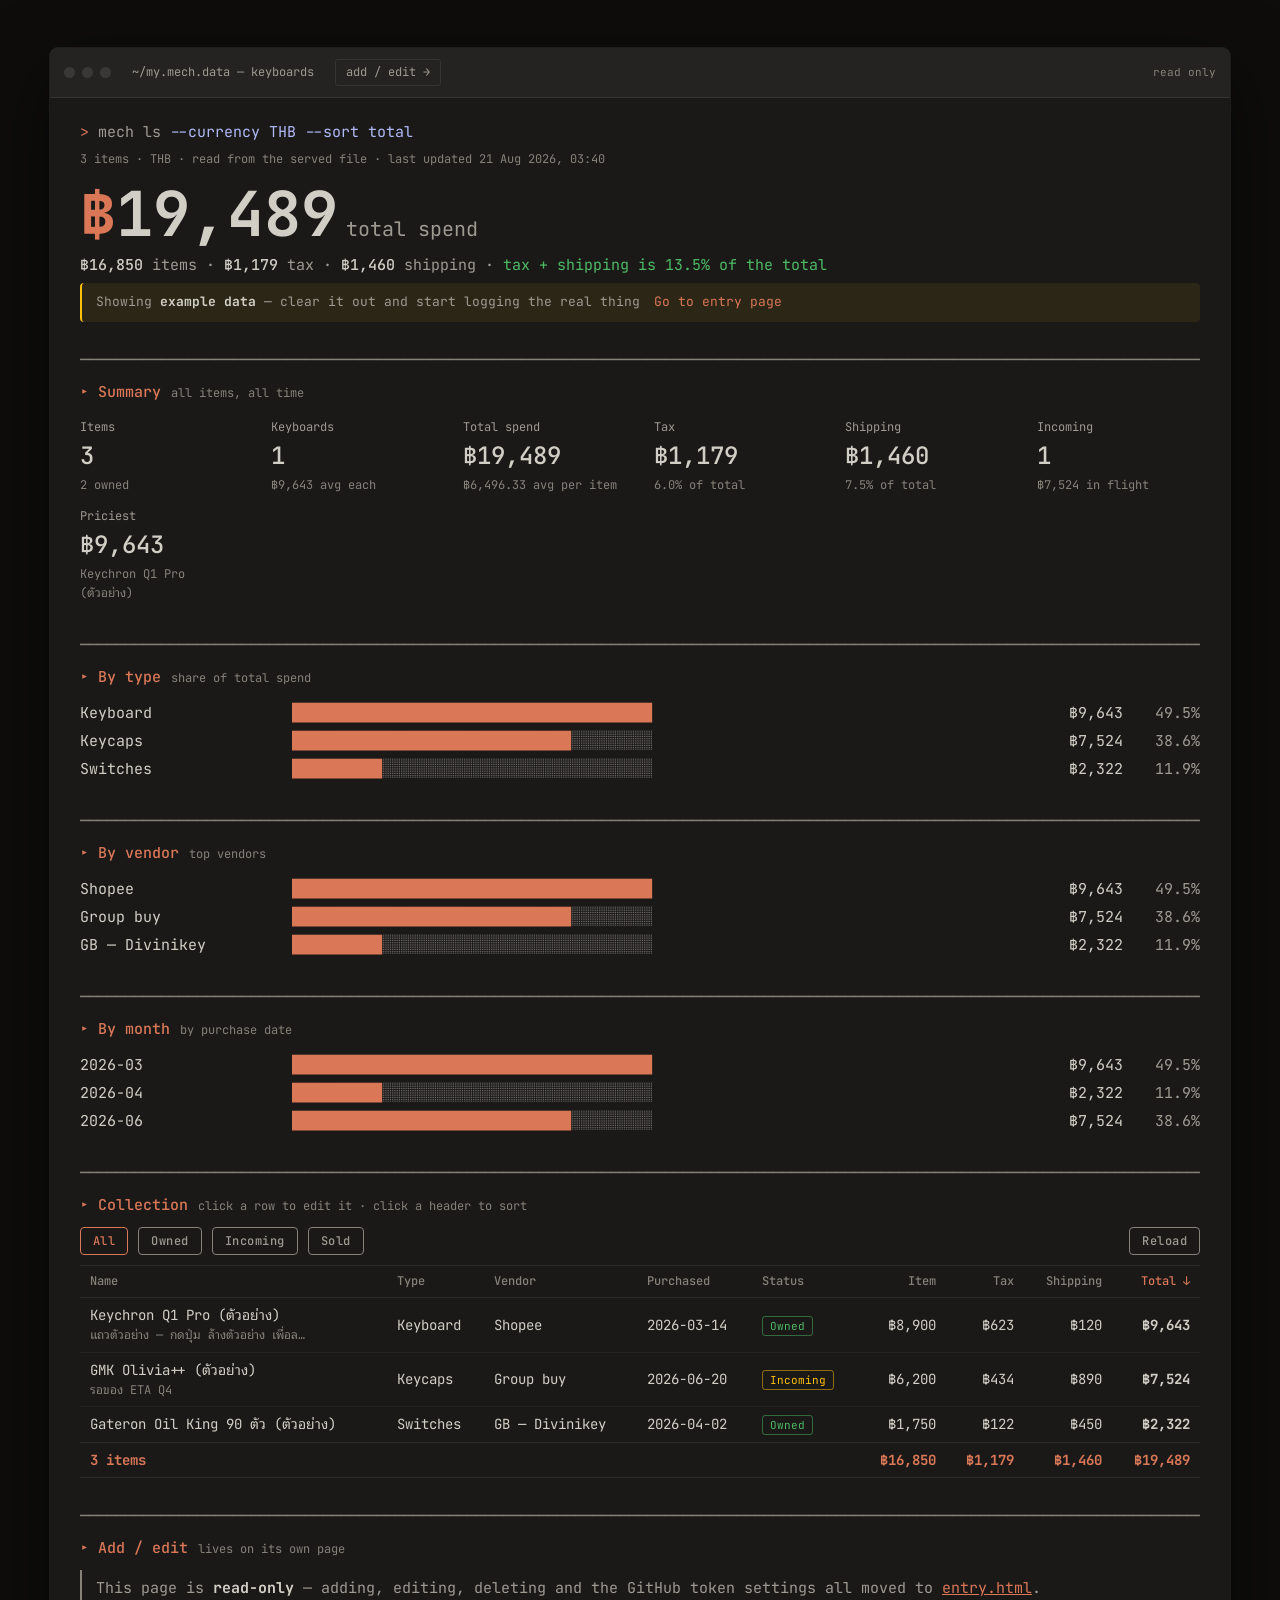
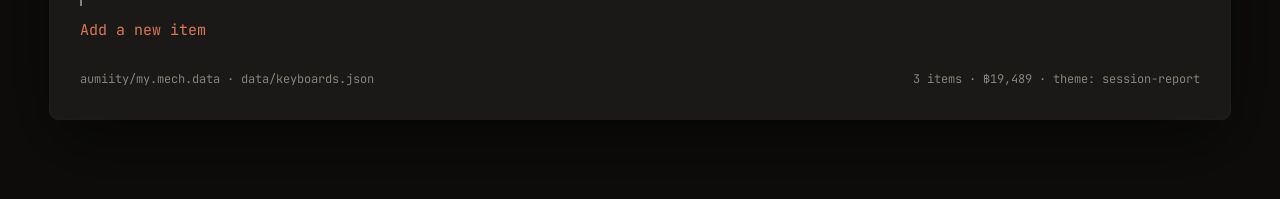
==== commit ca0f4e36: "Refactor code structure for improved readability and maintainability" ====
--- a/index.html
+++ b/index.html
@@ -1,5 +1,5 @@
 <!doctype html>
-<html lang="th">
+<html lang="en">
 <head>
 <meta charset="utf-8">
 <meta name="viewport" content="width=device-width, initial-scale=1">
@@ -8,196 +8,7 @@
 <link rel="preconnect" href="https://fonts.googleapis.com">
 <link rel="preconnect" href="https://fonts.gstatic.com" crossorigin>
 <link href="https://fonts.googleapis.com/css2?family=JetBrains+Mono:wght@400;500;700&family=Noto+Sans+Thai+Looped:wght@400;500;700&display=swap" rel="stylesheet">
-<style>
-  :root {
-    /* anthropic / claude-code palette — matched to session-report */
-    --ivory: #FAF9F5;          /* session-report page bg — kept for palette lineage */
-    --page-bg: #0e0d0c;        /* this dashboard sits on dark instead */
-    --term-bg: #1a1918;
-    --term-fg: #d1cfc5;
-    --titlebar: #252321;
-    --outline: rgba(255,255,255,0.08);
-    --hover: rgba(255,255,255,0.035);
-    --clay: #D97757;
-    --dim: rgb(158,154,146);
-    --subtle: rgb(134,130,122);
-    --green: rgb(78,186,101);
-    --red: rgb(255,107,128);
-    --blue: rgb(177,185,249);
-    --yellow: rgb(255,193,7);
-    --mono: 'JetBrains Mono', 'Noto Sans Thai Looped', 'SF Mono', ui-monospace, Menlo, Monaco, monospace;
-  }
-
-  * { box-sizing: border-box; }
-  html { background: var(--page-bg); }
-  body {
-    margin: 0; padding: 48px 24px 80px;
-    font: 15px/1.6 var(--mono);
-    font-variant-numeric: tabular-nums;
-    color: var(--term-fg);
-  }
-
-  /* ——— terminal window chrome ——— */
-  .term {
-    max-width: 1180px; margin: 0 auto;
-    background: var(--term-bg);
-    border-radius: 8px;
-    outline: 1px solid var(--outline);
-    box-shadow: 0 24px 70px rgba(0,0,0,0.55);
-  }
-  .titlebar {
-    background: var(--titlebar);
-    border-radius: 8px 8px 0 0;
-    border-bottom: 1px solid var(--outline);
-    padding: 11px 14px;
-    display: flex; align-items: center; gap: 7px;
-  }
-  .titlebar .dot { width: 11px; height: 11px; border-radius: 50%; background: #3a3836; }
-  .titlebar .path { margin-left: 14px; color: var(--dim); font-size: 12px; }
-  .titlebar .sync { margin-left: auto; font-size: 11px; color: var(--subtle); }
-  .titlebar .sync.ok   { color: var(--green); }
-  .titlebar .sync.warn { color: var(--yellow); }
-  .titlebar .sync.err  { color: var(--red); }
-  .term-body { padding: 22px 30px 30px; }
-
-  /* ——— command + hero ——— */
-  .cmd { color: var(--dim); margin-bottom: 6px; }
-  .cmd .prompt { color: var(--clay); }
-  .cmd .flag { color: var(--blue); }
-  #meta-line { color: var(--subtle); font-size: 12px; }
-
-  #hero { margin: 14px 0 6px; }
-  #hero-total { font-size: 62px; font-weight: 700; line-height: 1; }
-  #hero-total .unit { color: var(--clay); }
-  #hero-total .label { font-size: 20px; font-weight: 400; color: var(--dim); margin-left: 8px; }
-  #hero-split { color: var(--dim); margin-top: 8px; }
-  #hero-split b { color: var(--term-fg); font-weight: 500; }
-  #hero-split .ok { color: var(--green); }
-  #hero-split .warn { color: var(--yellow); }
-
-  /* ——— sections ——— */
-  section { margin-top: 26px; }
-  .hr { color: var(--subtle); overflow: hidden; white-space: nowrap;
-        user-select: none; margin-bottom: 8px; }
-  .hr::after { content: '────────────────────────────────────────────────────────────────────────────────────────────────────────────────────────────────────────────────────────────────────────────────────────────────────────'; }
-  h2 { all: unset; display: block; color: var(--clay); font-weight: 500; }
-  h2::before { content: '▸ '; }
-  h2 .hint { color: var(--subtle); font-size: 12px; font-weight: 400; margin-left: 10px; }
-  .section-body { margin-top: 10px; }
-
-  /* ——— stat grid ——— */
-  .grid { display: grid; gap: 4px 28px;
-          grid-template-columns: repeat(auto-fit, minmax(150px, 1fr)); }
-  .stat { padding: 4px 0; }
-  .stat .label { font-size: 12px; color: var(--dim); }
-  .stat .val { font-size: 24px; font-weight: 500; }
-  .stat .detail { font-size: 12px; color: var(--subtle); }
-
-  /* ——— callouts / banners ——— */
-  .callout { padding: 6px 0 6px 14px; border-left: 2px solid var(--subtle);
-             color: var(--dim); margin: 6px 0; }
-  .callout b, .callout code { color: var(--term-fg); }
-  .banner { display: flex; gap: 14px; align-items: center; flex-wrap: wrap;
-            padding: 9px 14px; margin-bottom: 14px; border-radius: 4px;
-            border-left: 2px solid var(--yellow);
-            background: rgba(255,193,7,0.08); color: var(--dim); font-size: 13px; }
-  .banner b { color: var(--term-fg); }
-
-  /* ——— block-char bars ——— */
-  .bar { display: grid; grid-template-columns: 22ch 1fr 12ch 7ch; gap: 14px;
-         padding: 2px 0; align-items: center; }
-  .bar .name { overflow: hidden; text-overflow: ellipsis; white-space: nowrap; }
-  .bar .blocks { color: var(--clay); white-space: pre; overflow: hidden; }
-  .bar .blocks .empty { color: var(--subtle); }
-  .bar .amt { text-align: right; color: var(--term-fg); }
-  .bar .pct { text-align: right; color: var(--dim); }
-  .bar:hover .name { color: var(--clay); }
-
-  /* ——— tables ——— */
-  .scroll { max-height: 520px; overflow: auto;
-            border-top: 1px solid var(--outline); border-bottom: 1px solid var(--outline); }
-  table { width: 100%; border-collapse: collapse; font-size: 14px; }
-  th, td { text-align: left; padding: 6px 10px; white-space: nowrap; }
-  td { border-top: 1px solid rgba(255,255,255,0.04); }
-  th { position: sticky; top: 0; background: var(--term-bg); z-index: 1;
-       font-weight: 500; font-size: 12px; color: var(--subtle);
-       cursor: pointer; user-select: none;
-       border-bottom: 1px solid var(--outline); }
-  th:hover { color: var(--dim); }
-  th.sorted { color: var(--clay); }
-  th.sorted::after { content: ' ↓'; }
-  th.sorted.asc::after { content: ' ↑'; }
-  td.num, th.num { text-align: right; }
-  tbody tr { cursor: pointer; }
-  tbody tr:hover td { background: var(--hover); }
-  tbody tr.editing td { background: rgba(217,119,87,0.10); }
-  td .nm { color: var(--term-fg); }
-  td .sub { color: var(--subtle); font-size: 12px; }
-  tfoot td { border-top: 1px solid var(--outline); color: var(--clay);
-             font-weight: 700; background: var(--term-bg); position: sticky; bottom: 0; }
-  .tag { font-size: 11px; padding: 2px 7px; border-radius: 3px;
-         border: 1px solid var(--subtle); color: var(--dim); }
-  .tag.owned    { border-color: rgba(78,186,101,.5);  color: var(--green); }
-  .tag.incoming { border-color: rgba(255,193,7,.5);   color: var(--yellow); }
-  .tag.sold     { border-color: rgba(136,136,136,.5); color: var(--dim); }
-  .tag.gifted   { border-color: rgba(177,185,249,.5); color: var(--blue); }
-
-  /* ——— form ——— */
-  .form { display: grid; gap: 12px 18px;
-          grid-template-columns: repeat(auto-fit, minmax(190px, 1fr)); }
-  .field { display: flex; flex-direction: column; gap: 4px; }
-  .field label { font-size: 12px; color: var(--dim); }
-  .field input, .field select, .field textarea {
-    font: inherit; font-size: 15px; color: var(--term-fg);
-    background: #211f1e; border: 1px solid var(--subtle);
-    border-radius: 4px; padding: 10px 12px; width: 100%;
-  }
-  .field textarea { resize: vertical; min-height: 44px; }
-  .field input:focus, .field select:focus, .field textarea:focus {
-    outline: none; border-color: var(--clay); background: #262322;
-  }
-  .field input::placeholder { color: var(--subtle); }
-  .field.span2 { grid-column: span 2; }
-  .field .err { font-size: 12px; color: var(--red); min-height: 0; }
-  .field input.bad, .field select.bad { border-color: var(--red); }
-  .form-total { grid-column: 1 / -1; display: flex; justify-content: space-between;
-                align-items: baseline; flex-wrap: wrap; gap: 10px;
-                border-top: 1px solid var(--outline); padding-top: 12px; }
-  .form-total .lbl { font-size: 12px; color: var(--dim); }
-  .form-total .amt { font-size: 30px; font-weight: 700; color: var(--clay); }
-  .actions { display: flex; gap: 10px; flex-wrap: wrap; }
-
-  button.btn { font: 500 13px/1 var(--mono); letter-spacing: .04em;
-               padding: 10px 16px; border-radius: 4px; cursor: pointer;
-               background: none; border: 1px solid var(--subtle); color: var(--dim); }
-  button.btn:hover { border-color: var(--dim); color: var(--term-fg); background: var(--hover); }
-  button.btn.primary { border-color: var(--clay); color: var(--clay); }
-  button.btn.primary:hover { background: rgba(217,119,87,.12); color: var(--clay); }
-  button.btn.danger:hover { border-color: var(--red); color: var(--red);
-                            background: rgba(255,107,128,.10); }
-  button.btn:disabled { opacity: .4; cursor: not-allowed; }
-  button.btn.sm { padding: 7px 12px; font-size: 12px; }
-
-  .empty-state { color: var(--subtle); padding: 18px 0; }
-
-  footer { margin-top: 28px; color: var(--subtle); font-size: 12px;
-           display: flex; justify-content: space-between; gap: 16px; flex-wrap: wrap; }
-
-  code { color: var(--blue); }
-  a { color: var(--clay); }
-  ::selection { background: var(--clay); color: var(--term-bg); }
-
-  @media (max-width: 760px) {
-    body { padding: 20px 12px 48px; }
-    .term-body { padding: 16px 16px 24px; }
-    #hero-total { font-size: 44px; }
-    .bar { grid-template-columns: 11ch 1fr 10ch; gap: 8px; }
-    .bar .pct { display: none; }
-    .form { grid-template-columns: 1fr; }
-    .field.span2 { grid-column: span 1; }
-    .titlebar .path { display: none; }
-  }
-</style>
+<link rel="stylesheet" href="assets/theme.css">
 </head>
 <body>
 
@@ -205,6 +16,7 @@
   <div class="titlebar">
     <span class="dot"></span><span class="dot"></span><span class="dot"></span>
     <span class="path">~/my.mech.data — keyboards</span>
+    <a class="nav" href="entry.html">add / edit →</a>
     <span class="sync" id="sync-badge">local</span>
   </div>
   <div class="term-body">
@@ -218,43 +30,44 @@
     </div>
 
     <div id="example-banner" style="display:none" class="banner">
-      <span>กำลังแสดง <b>ข้อมูลตัวอย่าง</b> — ลบทิ้งแล้วเริ่มกรอกของจริงได้เลย</span>
-      <button class="btn sm danger" id="btn-clear-examples">ล้างตัวอย่าง</button>
+      <span>Showing <b>example data</b> — clear it out and start logging the real thing</span>
+      <a class="btn sm" href="entry.html" style="text-decoration:none">Go to entry page</a>
     </div>
 
     <section>
       <div class="hr"></div>
-      <h2>สรุป<span class="hint">summary</span></h2>
+      <h2>Summary<span class="hint">all items, all time</span></h2>
       <div class="section-body grid" id="summary-grid"></div>
     </section>
 
     <section>
       <div class="hr"></div>
-      <h2>ยอดตามประเภท<span class="hint">share of total spend</span></h2>
+      <h2>By type<span class="hint">share of total spend</span></h2>
       <div class="section-body" id="bars-type"></div>
     </section>
 
     <section>
       <div class="hr"></div>
-      <h2>ยอดตามร้าน<span class="hint">top vendors</span></h2>
+      <h2>By vendor<span class="hint">top vendors</span></h2>
       <div class="section-body" id="bars-vendor"></div>
     </section>
 
     <section>
       <div class="hr"></div>
-      <h2>ยอดตามเดือน<span class="hint">by purchase month</span></h2>
+      <h2>By month<span class="hint">by purchase date</span></h2>
       <div class="section-body" id="bars-month"></div>
     </section>
 
     <section>
       <div class="hr"></div>
-      <h2>คอลเลกชัน<span class="hint">คลิกที่แถวเพื่อแก้ไข · คลิกหัวตารางเพื่อเรียง</span></h2>
+      <h2>Collection<span class="hint">click a row to edit it · click a header to sort</span></h2>
       <div class="section-body">
         <div class="actions" style="margin-bottom:10px">
-          <button class="btn sm" id="f-all" data-f="all">ทั้งหมด</button>
-          <button class="btn sm" id="f-owned" data-f="owned">ครอบครอง</button>
-          <button class="btn sm" id="f-incoming" data-f="incoming">รอของ</button>
-          <button class="btn sm" id="f-sold" data-f="sold">ขายไปแล้ว</button>
+          <button class="btn sm" id="f-all" data-f="all">All</button>
+          <button class="btn sm" id="f-owned" data-f="owned">Owned</button>
+          <button class="btn sm" id="f-incoming" data-f="incoming">Incoming</button>
+          <button class="btn sm" id="f-sold" data-f="sold">Sold</button>
+          <button class="btn sm" id="btn-reload" style="margin-left:auto">Reload</button>
         </div>
         <div class="scroll"><table id="tbl"></table></div>
       </div>
@@ -262,98 +75,13 @@
 
     <section>
       <div class="hr"></div>
-      <h2 id="form-title">เพิ่มรายการ<span class="hint">ทุกช่องราคาเป็นบาท</span></h2>
+      <h2>Add / edit<span class="hint">lives on its own page</span></h2>
       <div class="section-body">
-        <form class="form" id="entry-form" autocomplete="off">
-          <div class="field span2">
-            <label for="f-name">ชื่อ *</label>
-            <input id="f-name" name="name" placeholder="เช่น Keychron Q1 Pro" required>
-          </div>
-          <div class="field">
-            <label for="f-type">ประเภท</label>
-            <select id="f-type" name="type">
-              <option value="keyboard">keyboard — คีย์บอร์ด</option>
-              <option value="switches">switches — สวิตช์</option>
-              <option value="keycaps">keycaps — คีย์แคป</option>
-              <option value="parts">parts — เคส/PCB/เพลท</option>
-              <option value="accessory">accessory — อุปกรณ์เสริม</option>
-            </select>
-          </div>
-          <div class="field">
-            <label for="f-status">สถานะ</label>
-            <select id="f-status" name="status">
-              <option value="owned">owned — ครอบครองอยู่</option>
-              <option value="incoming">incoming — รอของ</option>
-              <option value="sold">sold — ขายไปแล้ว</option>
-              <option value="gifted">gifted — ยกให้คนอื่น</option>
-            </select>
-          </div>
-          <div class="field">
-            <label for="f-vendor">ร้าน / แหล่งซื้อ</label>
-            <input id="f-vendor" name="vendor" list="vendor-list" placeholder="เช่น Shopee, Divinikey, group buy">
-            <datalist id="vendor-list"></datalist>
-          </div>
-          <div class="field">
-            <label for="f-date">วันที่ซื้อ</label>
-            <input id="f-date" name="purchased_at" type="date">
-          </div>
-          <div class="field">
-            <label for="f-item">ค่าสินค้า (฿)</label>
-            <input id="f-item" name="item" type="number" inputmode="decimal" min="0" step="0.01" placeholder="0">
-          </div>
-          <div class="field">
-            <label for="f-tax">ภาษี (฿)</label>
-            <input id="f-tax" name="tax" type="number" inputmode="decimal" min="0" step="0.01" placeholder="0">
-          </div>
-          <div class="field">
-            <label for="f-ship">ค่าส่ง (฿)</label>
-            <input id="f-ship" name="shipping" type="number" inputmode="decimal" min="0" step="0.01" placeholder="0">
-          </div>
-          <div class="field span2">
-            <label for="f-notes">โน้ต</label>
-            <textarea id="f-notes" name="notes" rows="1" placeholder="ไม่บังคับ"></textarea>
-          </div>
-
-          <div class="form-total">
-            <div>
-              <div class="lbl">รวมทั้งสิ้น</div>
-              <div class="amt" id="form-total">฿0</div>
-            </div>
-            <div class="actions">
-              <button type="button" class="btn danger" id="btn-delete" style="display:none">ลบรายการ</button>
-              <button type="button" class="btn" id="btn-reset">ล้างฟอร์ม</button>
-              <button type="submit" class="btn primary" id="btn-save">บันทึก</button>
-            </div>
-          </div>
-          <div class="field span2"><div class="err" id="form-err"></div></div>
-        </form>
-      </div>
-    </section>
-
-    <section>
-      <div class="hr"></div>
-      <h2>github sync<span class="hint">aumiity/my.mech.data · data/keyboards.json</span></h2>
-      <div class="section-body">
-        <div id="sync-state" class="callout">กำลังตรวจสอบ…</div>
-        <div class="form" style="margin-top:12px">
-          <div class="field span2">
-            <label for="f-token">Fine-grained personal access token</label>
-            <input id="f-token" type="password" placeholder="github_pat_… (เก็บไว้ในเครื่องนี้เท่านั้น)">
-          </div>
-          <div class="field">
-            <label>&nbsp;</label>
-            <div class="actions">
-              <button class="btn primary" id="btn-token-save">เชื่อมต่อ</button>
-              <button class="btn" id="btn-pull">ดึงข้อมูล</button>
-              <button class="btn danger" id="btn-token-clear">ลบ token</button>
-            </div>
-          </div>
-        </div>
-        <div class="callout" style="margin-top:12px">
-          สร้าง token ที่ <a href="https://github.com/settings/personal-access-tokens/new" target="_blank" rel="noopener">Settings → Developer settings → Fine-grained tokens</a>
-          → เลือก repository <b>aumiity/my.mech.data</b> อย่างเดียว → permission <b>Contents: Read and write</b>.
-          token ถูกเก็บใน <code>localStorage</code> ของเบราว์เซอร์นี้เท่านั้น ไม่ถูกส่งไปไหนนอกจาก api.github.com
-          — ถ้าใช้เครื่องสาธารณะให้กด <b>ลบ token</b> เมื่อใช้เสร็จ
+        <div class="callout" id="sync-state">This page is <b>read-only</b> —
+          adding, editing, deleting and the GitHub token settings all moved to
+          <a href="entry.html">entry.html</a>.</div>
+        <div class="actions" style="margin-top:12px">
+          <a class="btn primary" href="entry.html" style="text-decoration:none">Add a new item</a>
         </div>
       </div>
     </section>
@@ -366,306 +94,81 @@
   </div>
 </div>
 
-<script id="seed-data" type="application/json">{
-  "currency": "THB",
-  "updated_at": "2026-08-21T03:40:00.000Z",
-  "items": [
-    {
-      "id": "kb-example-1",
-      "name": "Keychron Q1 Pro (ตัวอย่าง)",
-      "type": "keyboard",
-      "vendor": "Shopee",
-      "purchased_at": "2026-03-14",
-      "status": "owned",
-      "cost": { "item": 8900, "tax": 623, "shipping": 120 },
-      "notes": "แถวตัวอย่าง — กดปุ่ม ล้างตัวอย่าง เพื่อลบทิ้ง",
-      "example": true
-    },
-    {
-      "id": "kb-example-2",
-      "name": "Gateron Oil King 90 ตัว (ตัวอย่าง)",
-      "type": "switches",
-      "vendor": "GB — Divinikey",
-      "purchased_at": "2026-04-02",
-      "status": "owned",
-      "cost": { "item": 1750, "tax": 122, "shipping": 450 },
-      "notes": "",
-      "example": true
-    },
-    {
-      "id": "kb-example-3",
-      "name": "GMK Olivia++ (ตัวอย่าง)",
-      "type": "keycaps",
-      "vendor": "Group buy",
-      "purchased_at": "2026-06-20",
-      "status": "incoming",
-      "cost": { "item": 6200, "tax": 434, "shipping": 890 },
-      "notes": "รอของ ETA Q4",
-      "example": true
-    }
-  ]
-}</script>
+<script src="assets/seed.js"></script>
+<script src="assets/core.js"></script>
 <script>
 (function () {
   'use strict';
 
-  /* ——————————————————————————— config ——————————————————————————— */
-  const REPO = { owner: 'aumiity', repo: 'my.mech.data', branch: 'main', path: 'data/keyboards.json' };
-  const LS_TOKEN = 'mech.gh.token';
-  const LS_CACHE = 'mech.cache.v1';
-
-  const TYPES  = { keyboard:'คีย์บอร์ด', switches:'สวิตช์', keycaps:'คีย์แคป',
-                   parts:'ชิ้นส่วน', accessory:'อุปกรณ์เสริม' };
-  const STATUS = { owned:'ครอบครอง', incoming:'รอของ', sold:'ขายแล้ว', gifted:'ยกให้' };
-
-  /* ——————————————————————————— state ——————————————————————————— */
-  let STORE = { currency: 'THB', updated_at: null, items: [] };
-  let SHA = null;
-  let TOKEN = localStorage.getItem(LS_TOKEN) || '';
-  let source = 'local';
-  let editingId = null;
+  const { TYPES, STATUS, REPO, esc, num, money, totalOf, pct, totals, groupSum } = MECH;
+  const $ = id => document.getElementById(id);
+
   let sortKey = 'total', sortAsc = false;
   let filter = 'all';
 
-  /* ——————————————————————————— helpers ——————————————————————————— */
-  const $ = id => document.getElementById(id);
-  const esc = s => String(s == null ? '' : s).replace(/[&<>"']/g,
-    c => ({ '&':'&amp;', '<':'&lt;', '>':'&gt;', '"':'&quot;', "'":'&#39;' }[c]));
-  const num = v => { const n = parseFloat(v); return Number.isFinite(n) ? n : 0; };
-  const money = n => '฿' + num(n).toLocaleString('en-US', { maximumFractionDigits: 2 });
-  const totalOf = it => num(it.cost && it.cost.item) + num(it.cost && it.cost.tax)
-                      + num(it.cost && it.cost.shipping);
-  const newId = () => 'kb-' + Date.now().toString(36) + '-' + Math.random().toString(36).slice(2, 6);
-  const pct = (a, b) => b ? (100 * a / b).toFixed(1) + '%' : '0%';
-
-  function b64encode(str) {
-    const bytes = new TextEncoder().encode(str);
-    let bin = '';
-    for (let i = 0; i < bytes.length; i += 0x8000)
-      bin += String.fromCharCode.apply(null, bytes.subarray(i, i + 0x8000));
-    return btoa(bin);
-  }
-  function b64decode(b64) {
-    const bin = atob(String(b64).replace(/\s/g, ''));
-    const bytes = new Uint8Array(bin.length);
-    for (let i = 0; i < bin.length; i++) bytes[i] = bin.charCodeAt(i);
-    return new TextDecoder().decode(bytes);
-  }
-
-  function badge(text, cls) {
+  /* ——————————————————————————— sync badge ——————————————————————————— */
+  MECH.onStatus(s => {
     const b = $('sync-badge');
-    b.textContent = text;
-    b.className = 'sync' + (cls ? ' ' + cls : '');
-  }
-  function syncState(html, cls) {
-    $('sync-state').innerHTML = html;
-    $('sync-state').style.borderLeftColor =
-      cls === 'ok' ? 'var(--green)' : cls === 'err' ? 'var(--red)' :
-      cls === 'warn' ? 'var(--yellow)' : 'var(--subtle)';
-  }
-
-  /* ——————————————————————————— github i/o ——————————————————————————— */
-  async function gh(path, opts) {
-    opts = opts || {};
-    const headers = {
-      'Accept': 'application/vnd.github+json',
-      'X-GitHub-Api-Version': '2022-11-28'
-    };
-    if (TOKEN) headers.Authorization = 'Bearer ' + TOKEN;
-    if (opts.body) headers['Content-Type'] = 'application/json';
-    const res = await fetch('https://api.github.com' + path,
-      Object.assign({}, opts, { headers: Object.assign(headers, opts.headers || {}) }));
-    const text = await res.text();
-    if (!res.ok) {
-      let msg = res.status + ' ' + res.statusText;
-      try { const j = JSON.parse(text); if (j.message) msg = res.status + ' — ' + j.message; } catch (e) {}
-      const err = new Error(msg); err.status = res.status; throw err;
-    }
-    return text ? JSON.parse(text) : null;
-  }
-
-  const contentsPath = () =>
-    '/repos/' + REPO.owner + '/' + REPO.repo + '/contents/' + REPO.path;
-
-  async function pullFromGitHub() {
-    const j = await gh(contentsPath() + '?ref=' + encodeURIComponent(REPO.branch)
-                       + '&t=' + Date.now());
-    SHA = j.sha;
-    return JSON.parse(b64decode(j.content));
-  }
-
-  async function pushToGitHub(message) {
-    if (!TOKEN) throw new Error('ยังไม่ได้ใส่ token');
-    STORE.updated_at = new Date().toISOString();
-    const body = {
-      message: message,
-      content: b64encode(JSON.stringify(STORE, null, 2) + '\n'),
-      branch: REPO.branch
-    };
-    // data may have been loaded without the API (public raw fetch), so there is
-    // no sha yet — resolve it, otherwise GitHub rejects the update as a create
-    if (!SHA) {
-      try {
-        const cur = await gh(contentsPath() + '?ref=' + encodeURIComponent(REPO.branch));
-        SHA = cur.sha;
-      } catch (e) { if (e.status !== 404) throw e; }  // 404 = file not created yet
-    }
-    if (SHA) body.sha = SHA;
-    try {
-      const j = await gh(contentsPath(), { method: 'PUT', body: JSON.stringify(body) });
-      SHA = j.content.sha;
-    } catch (e) {
-      if (e.status !== 409 && e.status !== 422) throw e;
-      // someone else (or another device) wrote first — refresh sha and retry once
-      const fresh = await gh(contentsPath() + '?ref=' + encodeURIComponent(REPO.branch));
-      SHA = fresh.sha; body.sha = SHA;
-      const j = await gh(contentsPath(), { method: 'PUT', body: JSON.stringify(body) });
-      SHA = j.content.sha;
-    }
-  }
-
-  function normalize(raw) {
-    const items = (raw && Array.isArray(raw.items) ? raw.items : []).map(it => ({
-      id: it.id || newId(),
-      name: String(it.name || 'ไม่มีชื่อ'),
-      type: TYPES[it.type] ? it.type : 'keyboard',
-      vendor: String(it.vendor || ''),
-      purchased_at: String(it.purchased_at || ''),
-      status: STATUS[it.status] ? it.status : 'owned',
-      cost: {
-        item: num(it.cost && it.cost.item),
-        tax: num(it.cost && it.cost.tax),
-        shipping: num(it.cost && it.cost.shipping)
-      },
-      notes: String(it.notes || ''),
-      example: !!it.example
-    }));
-    return { currency: 'THB', updated_at: (raw && raw.updated_at) || null, items: items };
-  }
-
-  function cacheLocal() {
-    try { localStorage.setItem(LS_CACHE, JSON.stringify(STORE)); } catch (e) {}
-  }
-
-  async function persist(message) {
-    cacheLocal();
-    if (!TOKEN) {
-      badge('local only', 'warn');
-      syncState('บันทึกลงเครื่องนี้แล้ว แต่ <b>ยังไม่ได้ขึ้น GitHub</b> — ใส่ token ด้านล่างเพื่อ sync ข้ามเครื่อง', 'warn');
-      return;
-    }
-    badge('syncing…', 'warn');
-    try {
-      await pushToGitHub(message);
-      source = 'github';
-      badge('synced', 'ok');
-      syncState('เชื่อมต่อแล้ว — บันทึกขึ้น <code>' + REPO.owner + '/' + REPO.repo + '</code> เรียบร้อย เมื่อ '
-                + new Date().toLocaleString('th-TH'), 'ok');
-      renderMeta();
-    } catch (e) {
-      badge('sync failed', 'err');
-      syncState('<b>push ไม่สำเร็จ:</b> ' + esc(e.message)
-                + '<br>ข้อมูลยังอยู่ในเครื่องนี้ กด <b>ดึงข้อมูล</b> แล้วลองใหม่ได้', 'err');
-    }
-  }
-
-  async function load() {
-    // 1. github api — only path that yields the sha needed for writes
-    if (TOKEN) {
-      try {
-        STORE = normalize(await pullFromGitHub());
-        source = 'github';
-        badge('synced', 'ok');
-        syncState('เชื่อมต่อแล้ว — อ่านจาก <code>' + REPO.owner + '/' + REPO.repo
-                  + '/' + REPO.path + '</code>', 'ok');
-        cacheLocal(); renderAll(); return;
-      } catch (e) {
-        badge('sync failed', 'err');
-        syncState('<b>อ่านจาก GitHub ไม่ได้:</b> ' + esc(e.message)
-                  + '<br>token อาจหมดอายุหรือไม่มีสิทธิ์ <b>Contents</b> ของ repo นี้', 'err');
-      }
-    } else {
-      syncState('ยังไม่ได้เชื่อม GitHub — แก้ไขจะถูกเก็บใน localStorage ของเบราว์เซอร์นี้เท่านั้น', 'warn');
-      badge('local only', 'warn');
-    }
-    // 2. sibling file (works on a web server / GitHub Pages)
-    try {
-      const res = await fetch(REPO.path + '?t=' + Date.now(), { cache: 'no-store' });
-      if (res.ok) {
-        STORE = normalize(await res.json());
-        source = source === 'github' ? 'github' : 'file';
-        renderAll(); return;
-      }
-    } catch (e) {}
-    // 3. last write from this browser
-    try {
-      const c = localStorage.getItem(LS_CACHE);
-      if (c) { STORE = normalize(JSON.parse(c)); source = 'cache'; renderAll(); return; }
-    } catch (e) {}
-    // 4. embedded seed
-    try { STORE = normalize(JSON.parse($('seed-data').textContent)); } catch (e) {}
-    source = 'seed';
-    renderAll();
-  }
-
-  /* ——————————————————————————— derived data ——————————————————————————— */
-  function totals(items) {
-    return items.reduce((a, it) => {
-      a.item += num(it.cost.item); a.tax += num(it.cost.tax);
-      a.shipping += num(it.cost.shipping); a.total += totalOf(it);
-      return a;
-    }, { item: 0, tax: 0, shipping: 0, total: 0 });
-  }
-  function groupSum(items, keyFn) {
-    const m = new Map();
-    for (const it of items) {
-      const k = keyFn(it); if (!k) continue;
-      m.set(k, (m.get(k) || 0) + totalOf(it));
-    }
-    return [...m.entries()];
-  }
-  const visible = () => filter === 'all' ? STORE.items : STORE.items.filter(i => i.status === filter);
+    b.textContent = s.badge;
+    b.className = 'sync' + (s.cls ? ' ' + s.cls : '');
+  });
+
+  // this page never writes, so "local only" would be misleading — say where the
+  // numbers came from instead, unless a token is set and core has a real verdict
+  function refreshBadge() {
+    if (MECH.hasToken()) return;
+    const b = $('sync-badge');
+    const map = { file: ['read only', ''], cache: ['cached', 'warn'],
+                  seed: ['no data', 'warn'], local: ['local', ''] };
+    const m = map[MECH.source];
+    if (!m) return;
+    b.textContent = m[0];
+    b.className = 'sync' + (m[1] ? ' ' + m[1] : '');
+  }
+
+  const visible = () => filter === 'all' ? MECH.store.items
+                                         : MECH.store.items.filter(i => i.status === filter);
 
   /* ——————————————————————————— render ——————————————————————————— */
   function renderMeta() {
-    const src = { github: 'sync กับ github', file: 'อ่านจากไฟล์ในเว็บ',
-                  cache: 'อ่านจากแคชในเครื่อง', seed: 'ยังไม่มีข้อมูล', local: 'local' }[source] || source;
-    const upd = STORE.updated_at
-      ? new Date(STORE.updated_at).toLocaleString('th-TH', { dateStyle: 'medium', timeStyle: 'short' })
+    const src = { github: 'synced with github', file: 'read from the served file',
+                  cache: 'read from local cache', seed: 'no data yet', local: 'local' }[MECH.source] || MECH.source;
+    const upd = MECH.store.updated_at
+      ? new Date(MECH.store.updated_at).toLocaleString('en-GB', { dateStyle: 'medium', timeStyle: 'short' })
       : '—';
     $('meta-line').textContent =
-      STORE.items.length + ' รายการ · สกุลเงิน THB · ' + src + ' · อัปเดตล่าสุด ' + upd;
+      MECH.store.items.length + ' items · THB · ' + src + ' · last updated ' + upd;
   }
 
   function renderHero() {
-    const t = totals(STORE.items);
+    const t = totals(MECH.store.items);
     const s = money(t.total).match(/^฿([\d,]+)(\.\d+)?$/);
     $('hero-total').innerHTML = '<span class="unit">฿</span>' +
       (s ? esc(s[1] + (s[2] || '')) : esc(money(t.total).slice(1))) +
-      '<span class="label">รวมทั้งหมด</span>';
+      '<span class="label">total spend</span>';
     const overhead = t.tax + t.shipping;
     const cls = t.total && overhead / t.total > 0.15 ? 'warn' : 'ok';
     $('hero-split').innerHTML =
-      '<b>' + money(t.item) + '</b> ค่าสินค้า · ' +
-      '<b>' + money(t.tax) + '</b> ภาษี · ' +
-      '<b>' + money(t.shipping) + '</b> ค่าส่ง · ' +
-      '<span class="' + cls + '">ภาษี+ค่าส่งคิดเป็น ' + pct(overhead, t.total) + ' ของยอดรวม</span>';
+      '<b>' + money(t.item) + '</b> items · ' +
+      '<b>' + money(t.tax) + '</b> tax · ' +
+      '<b>' + money(t.shipping) + '</b> shipping · ' +
+      '<span class="' + cls + '">tax + shipping is ' + pct(overhead, t.total) + ' of the total</span>';
   }
 
   function renderSummary() {
-    const items = STORE.items, t = totals(items);
+    const items = MECH.store.items, t = totals(items);
     const owned = items.filter(i => i.status === 'owned');
     const incoming = items.filter(i => i.status === 'incoming');
     const priciest = items.slice().sort((a, b) => totalOf(b) - totalOf(a))[0];
     const kbs = items.filter(i => i.type === 'keyboard');
     const rows = [
-      ['รายการทั้งหมด', items.length, owned.length + ' ครอบครองอยู่'],
-      ['คีย์บอร์ด', kbs.length, kbs.length ? 'เฉลี่ย ' + money(totals(kbs).total / kbs.length) + '/ตัว' : ''],
-      ['ยอดรวม', money(t.total), items.length ? 'เฉลี่ย ' + money(t.total / items.length) + '/ชิ้น' : ''],
-      ['ภาษี', money(t.tax), pct(t.tax, t.total) + ' ของยอดรวม'],
-      ['ค่าส่ง', money(t.shipping), pct(t.shipping, t.total) + ' ของยอดรวม'],
-      ['รอของอยู่', incoming.length, incoming.length ? money(totals(incoming).total) + ' ค้างท่อ' : 'ไม่มี'],
-      ['แพงที่สุด', priciest ? money(totalOf(priciest)) : '—', priciest ? priciest.name : '']
+      ['Items', items.length, owned.length + ' owned'],
+      ['Keyboards', kbs.length, kbs.length ? money(totals(kbs).total / kbs.length) + ' avg each' : ''],
+      ['Total spend', money(t.total), items.length ? money(t.total / items.length) + ' avg per item' : ''],
+      ['Tax', money(t.tax), pct(t.tax, t.total) + ' of total'],
+      ['Shipping', money(t.shipping), pct(t.shipping, t.total) + ' of total'],
+      ['Incoming', incoming.length, incoming.length ? money(totals(incoming).total) + ' in flight' : 'none'],
+      ['Priciest', priciest ? money(totalOf(priciest)) : '—', priciest ? priciest.name : '']
     ];
     $('summary-grid').innerHTML = rows.map(r =>
       '<div class="stat"><div class="label">' + esc(r[0]) + '</div>' +
@@ -675,6 +178,7 @@
   }
 
   function bars(host, rows, keepOrder) {
+    // block count must track the css breakpoint in assets/theme.css
     const W = window.innerWidth < 760 ? 16 : 40;
     rows = keepOrder ? rows.slice() : rows.slice().sort((a, b) => b[1] - a[1]);
     const sum = rows.reduce((a, r) => a + r[1], 0) || 1;
@@ -686,27 +190,27 @@
         '<span class="empty">' + '░'.repeat(Math.max(0, W - n)) + '</span></span>' +
         '<span class="amt">' + money(r[1]) + '</span>' +
         '<span class="pct">' + pct(r[1], sum) + '</span></div>';
-    }).join('') : '<div class="empty-state">ยังไม่มีข้อมูล</div>';
+    }).join('') : '<div class="empty-state">no data yet</div>';
   }
 
   function renderBars() {
-    bars('bars-type', groupSum(STORE.items, i => TYPES[i.type] || i.type));
-    bars('bars-vendor', groupSum(STORE.items, i => i.vendor || 'ไม่ระบุร้าน').slice(0, 12));
-    const byMonth = groupSum(STORE.items, i => (i.purchased_at || '').slice(0, 7))
+    bars('bars-type', groupSum(MECH.store.items, i => TYPES[i.type] || i.type));
+    bars('bars-vendor', groupSum(MECH.store.items, i => i.vendor || 'No vendor').slice(0, 12));
+    const byMonth = groupSum(MECH.store.items, i => (i.purchased_at || '').slice(0, 7))
       .sort((a, b) => a[0].localeCompare(b[0])).slice(-12);
     bars('bars-month', byMonth, true);
   }
 
   const COLS = [
-    { k: 'name',         t: 'ชื่อ' },
-    { k: 'type',         t: 'ประเภท' },
-    { k: 'vendor',       t: 'ร้าน' },
-    { k: 'purchased_at', t: 'วันที่ซื้อ' },
-    { k: 'status',       t: 'สถานะ' },
-    { k: 'item',         t: 'ค่าสินค้า', n: 1 },
-    { k: 'tax',          t: 'ภาษี',      n: 1 },
-    { k: 'shipping',     t: 'ค่าส่ง',    n: 1 },
-    { k: 'total',        t: 'รวม',       n: 1 }
+    { k: 'name',         t: 'Name' },
+    { k: 'type',         t: 'Type' },
+    { k: 'vendor',       t: 'Vendor' },
+    { k: 'purchased_at', t: 'Purchased' },
+    { k: 'status',       t: 'Status' },
+    { k: 'item',         t: 'Item',     n: 1 },
+    { k: 'tax',          t: 'Tax',      n: 1 },
+    { k: 'shipping',     t: 'Shipping', n: 1 },
+    { k: 'total',        t: 'Total',    n: 1 }
   ];
   const cellVal = (it, k) =>
     k === 'total' ? totalOf(it) :
@@ -726,7 +230,7 @@
     ).join('') + '</tr></thead>';
 
     h += '<tbody>' + (items.length ? items.map(it =>
-      '<tr data-id="' + esc(it.id) + '"' + (editingId === it.id ? ' class="editing"' : '') + '>' +
+      '<tr data-id="' + esc(it.id) + '">' +
       '<td><span class="nm">' + esc(it.name) + '</span>' +
         (it.notes ? '<div class="sub" title="' + esc(it.notes) + '">' + esc(it.notes.slice(0, 40)) +
           (it.notes.length > 40 ? '…' : '') + '</div>' : '') + '</td>' +
@@ -738,9 +242,10 @@
       '<td class="num">' + money(it.cost.tax) + '</td>' +
       '<td class="num">' + money(it.cost.shipping) + '</td>' +
       '<td class="num"><b>' + money(totalOf(it)) + '</b></td></tr>'
-    ).join('') : '<tr><td colspan="9"><div class="empty-state">ยังไม่มีรายการ — กรอกในฟอร์มด้านล่างได้เลย</div></td></tr>') + '</tbody>';
-
-    if (items.length) h += '<tfoot><tr><td colspan="5">รวม ' + items.length + ' รายการ</td>' +
+    ).join('') : '<tr><td colspan="9"><div class="empty-state">Nothing logged yet — ' +
+      'head over to the <a href="entry.html">entry page</a></div></td></tr>') + '</tbody>';
+
+    if (items.length) h += '<tfoot><tr><td colspan="5">' + items.length + ' items</td>' +
       '<td class="num">' + money(t.item) + '</td><td class="num">' + money(t.tax) + '</td>' +
       '<td class="num">' + money(t.shipping) + '</td><td class="num">' + money(t.total) + '</td></tr></tfoot>';
 
@@ -750,182 +255,43 @@
       if (sortKey === k) sortAsc = !sortAsc; else { sortKey = k; sortAsc = !(k === 'total' || COLS.find(c => c.k === k).n); }
       renderTable();
     });
+    // editing lives on the other page — a row click carries the id across
     $('tbl').querySelectorAll('tbody tr[data-id]').forEach(tr =>
-      tr.onclick = () => editEntry(tr.dataset.id));
+      tr.onclick = () => { location.href = 'entry.html#' + encodeURIComponent(tr.dataset.id); });
   }
 
   function renderFilters() {
     ['all', 'owned', 'incoming', 'sold'].forEach(f => {
-      const b = $('f-' + f);
-      b.className = 'btn sm' + (filter === f ? ' primary' : '');
+      $('f-' + f).className = 'btn sm' + (filter === f ? ' primary' : '');
     });
   }
 
-  function renderVendors() {
-    const vs = [...new Set(STORE.items.map(i => i.vendor).filter(Boolean))].sort();
-    $('vendor-list').innerHTML = vs.map(v => '<option value="' + esc(v) + '">').join('');
-  }
-
   function renderBanner() {
-    $('example-banner').style.display = STORE.items.some(i => i.example) ? '' : 'none';
+    $('example-banner').style.display = MECH.store.items.some(i => i.example) ? '' : 'none';
   }
 
   function renderFooter() {
-    const t = totals(STORE.items);
+    const t = totals(MECH.store.items);
     $('foot-left').textContent = REPO.owner + '/' + REPO.repo + ' · ' + REPO.path;
     $('foot-right').textContent =
-      STORE.items.length + ' รายการ · ' + money(t.total) + ' · theme: session-report';
+      MECH.store.items.length + ' items · ' + money(t.total) + ' · theme: session-report';
   }
 
   function renderAll() {
     renderMeta(); renderHero(); renderSummary(); renderBars();
-    renderFilters(); renderTable(); renderVendors(); renderBanner(); renderFooter();
-  }
-
-  /* ——————————————————————————— form ——————————————————————————— */
-  function formTotal() {
-    const t = num($('f-item').value) + num($('f-tax').value) + num($('f-ship').value);
-    $('form-total').textContent = money(t);
-  }
-
-  function resetForm() {
-    editingId = null;
-    $('entry-form').reset();
-    $('f-type').value = 'keyboard';
-    $('f-status').value = 'owned';
-    $('form-title').innerHTML = 'เพิ่มรายการ<span class="hint">ทุกช่องราคาเป็นบาท</span>';
-    $('btn-save').textContent = 'บันทึก';
-    $('btn-delete').style.display = 'none';
-    $('form-err').textContent = '';
-    $('f-name').classList.remove('bad');
-    formTotal(); renderTable();
-  }
-
-  function editEntry(id) {
-    const it = STORE.items.find(i => i.id === id);
-    if (!it) return;
-    editingId = id;
-    $('f-name').value = it.name;
-    $('f-type').value = it.type;
-    $('f-status').value = it.status;
-    $('f-vendor').value = it.vendor;
-    $('f-date').value = it.purchased_at;
-    $('f-item').value = it.cost.item || '';
-    $('f-tax').value = it.cost.tax || '';
-    $('f-ship').value = it.cost.shipping || '';
-    $('f-notes').value = it.notes;
-    $('form-title').innerHTML = 'แก้ไข: ' + esc(it.name) + '<span class="hint">คลิก ล้างฟอร์ม เพื่อกลับไปเพิ่มรายการใหม่</span>';
-    $('btn-save').textContent = 'บันทึกการแก้ไข';
-    $('btn-delete').style.display = '';
-    $('form-err').textContent = '';
-    formTotal(); renderTable();
-    $('entry-form').scrollIntoView({ behavior: 'smooth', block: 'center' });
-    $('f-name').focus();
-  }
-
-  async function saveEntry(ev) {
-    ev.preventDefault();
-    const name = $('f-name').value.trim();
-    if (!name) {
-      $('f-name').classList.add('bad');
-      $('form-err').textContent = 'ต้องใส่ชื่อรายการ';
-      $('f-name').focus();
-      return;
-    }
-    $('f-name').classList.remove('bad');
-    $('form-err').textContent = '';
-
-    const payload = {
-      name: name,
-      type: $('f-type').value,
-      vendor: $('f-vendor').value.trim(),
-      purchased_at: $('f-date').value,
-      status: $('f-status').value,
-      cost: { item: num($('f-item').value), tax: num($('f-tax').value), shipping: num($('f-ship').value) },
-      notes: $('f-notes').value.trim()
-    };
-
-    let msg;
-    if (editingId) {
-      const i = STORE.items.findIndex(x => x.id === editingId);
-      if (i < 0) { resetForm(); return; }
-      STORE.items[i] = Object.assign({}, STORE.items[i], payload, { example: false });
-      msg = 'data: update ' + name;
-    } else {
-      STORE.items.push(Object.assign({ id: newId() }, payload, { example: false }));
-      msg = 'data: add ' + name;
-    }
-
-    $('btn-save').disabled = true;
-    resetForm();
-    renderAll();
-    await persist(msg);
-    $('btn-save').disabled = false;
-  }
-
-  async function deleteEntry() {
-    if (!editingId) return;
-    const it = STORE.items.find(i => i.id === editingId);
-    if (!it) { resetForm(); return; }
-    if ($('btn-delete').dataset.armed !== '1') {
-      $('btn-delete').dataset.armed = '1';
-      $('btn-delete').textContent = 'กดอีกครั้งเพื่อลบจริง';
-      $('form-err').textContent = 'จะลบ "' + it.name + '" ออกถาวร';
-      setTimeout(() => {
-        $('btn-delete').dataset.armed = '0';
-        $('btn-delete').textContent = 'ลบรายการ';
-        $('form-err').textContent = '';
-      }, 4000);
-      return;
-    }
-    STORE.items = STORE.items.filter(i => i.id !== editingId);
-    $('btn-delete').dataset.armed = '0';
-    resetForm(); renderAll();
-    await persist('data: remove ' + it.name);
-  }
-
-  async function clearExamples() {
-    STORE.items = STORE.items.filter(i => !i.example);
-    if (editingId && !STORE.items.some(i => i.id === editingId)) resetForm();
-    renderAll();
-    await persist('data: clear example rows');
-  }
-
-  /* ——————————————————————————— token panel ——————————————————————————— */
-  function saveToken() {
-    const v = $('f-token').value.trim();
-    if (!v) { syncState('ใส่ token ก่อนครับ', 'warn'); return; }
-    TOKEN = v;
-    localStorage.setItem(LS_TOKEN, v);
-    $('f-token').value = '';
-    syncState('กำลังตรวจสอบ token…');
-    load();
-  }
-  function clearToken() {
-    TOKEN = ''; SHA = null;
-    localStorage.removeItem(LS_TOKEN);
-    badge('local only', 'warn');
-    syncState('ลบ token แล้ว — หน้านี้ยังอ่านข้อมูลได้ แต่แก้ไขจะไม่ขึ้น GitHub', 'warn');
-  }
+    renderFilters(); renderTable(); renderBanner(); renderFooter(); refreshBadge();
+  }
+  MECH.onRender(renderAll);
 
   /* ——————————————————————————— wiring ——————————————————————————— */
-  ['f-item', 'f-tax', 'f-ship'].forEach(id => $(id).addEventListener('input', formTotal));
-  $('entry-form').addEventListener('submit', saveEntry);
-  $('btn-reset').addEventListener('click', resetForm);
-  $('btn-delete').addEventListener('click', deleteEntry);
-  $('btn-clear-examples').addEventListener('click', clearExamples);
-  $('btn-token-save').addEventListener('click', saveToken);
-  $('btn-token-clear').addEventListener('click', clearToken);
-  $('btn-pull').addEventListener('click', () => { SHA = null; load(); });
-  $('f-token').addEventListener('keydown', e => { if (e.key === 'Enter') { e.preventDefault(); saveToken(); } });
   ['all', 'owned', 'incoming', 'sold'].forEach(f =>
     $('f-' + f).addEventListener('click', () => { filter = f; renderFilters(); renderTable(); }));
+  $('btn-reload').addEventListener('click', () => MECH.refresh());
 
   let rt;
   window.addEventListener('resize', () => { clearTimeout(rt); rt = setTimeout(renderBars, 150); });
 
-  formTotal();
-  load();
+  MECH.load();
 })();
 </script>
 </body>
--- a/assets/theme.css
+++ b/assets/theme.css
@@ -0,0 +1,204 @@
+:root {
+  /* anthropic / claude-code palette — matched to session-report */
+  --ivory: #FAF9F5;          /* session-report page bg — kept for palette lineage */
+  --page-bg: #0e0d0c;        /* this dashboard sits on dark instead */
+  --term-bg: #1a1918;
+  --term-fg: #d1cfc5;
+  --titlebar: #252321;
+  --outline: rgba(255,255,255,0.08);
+  --hover: rgba(255,255,255,0.035);
+  --clay: #D97757;
+  --dim: rgb(158,154,146);
+  --subtle: rgb(134,130,122);
+  --green: rgb(78,186,101);
+  --red: rgb(255,107,128);
+  --blue: rgb(177,185,249);
+  --yellow: rgb(255,193,7);
+  --mono: 'JetBrains Mono', 'Noto Sans Thai Looped', 'SF Mono', ui-monospace, Menlo, Monaco, monospace;
+}
+
+* { box-sizing: border-box; }
+html { background: var(--page-bg); }
+body {
+  margin: 0; padding: 48px 24px 80px;
+  font: 15px/1.6 var(--mono);
+  font-variant-numeric: tabular-nums;
+  color: var(--term-fg);
+}
+
+/* ——— terminal window chrome ——— */
+.term {
+  max-width: 1180px; margin: 0 auto;
+  background: var(--term-bg);
+  border-radius: 8px;
+  outline: 1px solid var(--outline);
+  box-shadow: 0 24px 70px rgba(0,0,0,0.55);
+}
+.titlebar {
+  background: var(--titlebar);
+  border-radius: 8px 8px 0 0;
+  border-bottom: 1px solid var(--outline);
+  padding: 11px 14px;
+  display: flex; align-items: center; gap: 7px;
+}
+.titlebar .dot { width: 11px; height: 11px; border-radius: 50%; background: #3a3836; }
+.titlebar .path { margin-left: 14px; color: var(--dim); font-size: 12px; }
+.titlebar .sync { margin-left: auto; font-size: 11px; color: var(--subtle); }
+.titlebar .sync.ok   { color: var(--green); }
+.titlebar .sync.warn { color: var(--yellow); }
+.titlebar .sync.err  { color: var(--red); }
+.term-body { padding: 22px 30px 30px; }
+
+/* ——— command + hero ——— */
+.cmd { color: var(--dim); margin-bottom: 6px; }
+.cmd .prompt { color: var(--clay); }
+.cmd .flag { color: var(--blue); }
+#meta-line { color: var(--subtle); font-size: 12px; }
+
+#hero { margin: 14px 0 6px; }
+#hero-total { font-size: 62px; font-weight: 700; line-height: 1; }
+#hero-total .unit { color: var(--clay); }
+#hero-total .label { font-size: 20px; font-weight: 400; color: var(--dim); margin-left: 8px; }
+#hero-split { color: var(--dim); margin-top: 8px; }
+#hero-split b { color: var(--term-fg); font-weight: 500; }
+#hero-split .ok { color: var(--green); }
+#hero-split .warn { color: var(--yellow); }
+
+/* ——— sections ——— */
+section { margin-top: 26px; }
+.hr { color: var(--subtle); overflow: hidden; white-space: nowrap;
+      user-select: none; margin-bottom: 8px; }
+.hr::after { content: '────────────────────────────────────────────────────────────────────────────────────────────────────────────────────────────────────────────────────────────────────────────────────────────────────────'; }
+h2 { all: unset; display: block; color: var(--clay); font-weight: 500; }
+h2::before { content: '▸ '; }
+h2 .hint { color: var(--subtle); font-size: 12px; font-weight: 400; margin-left: 10px; }
+.section-body { margin-top: 10px; }
+
+/* ——— stat grid ——— */
+.grid { display: grid; gap: 4px 28px;
+        grid-template-columns: repeat(auto-fit, minmax(150px, 1fr)); }
+.stat { padding: 4px 0; }
+.stat .label { font-size: 12px; color: var(--dim); }
+.stat .val { font-size: 24px; font-weight: 500; }
+.stat .detail { font-size: 12px; color: var(--subtle); }
+
+/* ——— callouts / banners ——— */
+.callout { padding: 6px 0 6px 14px; border-left: 2px solid var(--subtle);
+           color: var(--dim); margin: 6px 0; }
+.callout b, .callout code { color: var(--term-fg); }
+.banner { display: flex; gap: 14px; align-items: center; flex-wrap: wrap;
+          padding: 9px 14px; margin-bottom: 14px; border-radius: 4px;
+          border-left: 2px solid var(--yellow);
+          background: rgba(255,193,7,0.08); color: var(--dim); font-size: 13px; }
+.banner b { color: var(--term-fg); }
+
+/* ——— block-char bars ——— */
+.bar { display: grid; grid-template-columns: 22ch 1fr 12ch 7ch; gap: 14px;
+       padding: 2px 0; align-items: center; }
+.bar .name { overflow: hidden; text-overflow: ellipsis; white-space: nowrap; }
+.bar .blocks { color: var(--clay); white-space: pre; overflow: hidden; }
+.bar .blocks .empty { color: var(--subtle); }
+.bar .amt { text-align: right; color: var(--term-fg); }
+.bar .pct { text-align: right; color: var(--dim); }
+.bar:hover .name { color: var(--clay); }
+
+/* ——— tables ——— */
+.scroll { max-height: 520px; overflow: auto;
+          border-top: 1px solid var(--outline); border-bottom: 1px solid var(--outline); }
+table { width: 100%; border-collapse: collapse; font-size: 14px; }
+th, td { text-align: left; padding: 6px 10px; white-space: nowrap; }
+td { border-top: 1px solid rgba(255,255,255,0.04); }
+th { position: sticky; top: 0; background: var(--term-bg); z-index: 1;
+     font-weight: 500; font-size: 12px; color: var(--subtle);
+     cursor: pointer; user-select: none;
+     border-bottom: 1px solid var(--outline); }
+th:hover { color: var(--dim); }
+th.sorted { color: var(--clay); }
+th.sorted::after { content: ' ↓'; }
+th.sorted.asc::after { content: ' ↑'; }
+td.num, th.num { text-align: right; }
+tbody tr { cursor: pointer; }
+tbody tr:hover td { background: var(--hover); }
+tbody tr.editing td { background: rgba(217,119,87,0.10); }
+td .nm { color: var(--term-fg); }
+td .sub { color: var(--subtle); font-size: 12px; }
+tfoot td { border-top: 1px solid var(--outline); color: var(--clay);
+           font-weight: 700; background: var(--term-bg); position: sticky; bottom: 0; }
+.tag { font-size: 11px; padding: 2px 7px; border-radius: 3px;
+       border: 1px solid var(--subtle); color: var(--dim); }
+.tag.owned    { border-color: rgba(78,186,101,.5);  color: var(--green); }
+.tag.incoming { border-color: rgba(255,193,7,.5);   color: var(--yellow); }
+.tag.sold     { border-color: rgba(136,136,136,.5); color: var(--dim); }
+.tag.gifted   { border-color: rgba(177,185,249,.5); color: var(--blue); }
+
+/* ——— form ——— */
+.form { display: grid; gap: 12px 18px;
+        grid-template-columns: repeat(auto-fit, minmax(190px, 1fr)); }
+.field { display: flex; flex-direction: column; gap: 4px; }
+.field label { font-size: 12px; color: var(--dim); }
+.field input, .field select, .field textarea {
+  font: inherit; font-size: 15px; color: var(--term-fg);
+  background: #211f1e; border: 1px solid var(--subtle);
+  border-radius: 4px; padding: 10px 12px; width: 100%;
+}
+.field textarea { resize: vertical; min-height: 44px; }
+.field input:focus, .field select:focus, .field textarea:focus {
+  outline: none; border-color: var(--clay); background: #262322;
+}
+.field input::placeholder { color: var(--subtle); }
+.field.span2 { grid-column: span 2; }
+.field .err { font-size: 12px; color: var(--red); min-height: 0; }
+.field input.bad, .field select.bad { border-color: var(--red); }
+.form-total { grid-column: 1 / -1; display: flex; justify-content: space-between;
+              align-items: baseline; flex-wrap: wrap; gap: 10px;
+              border-top: 1px solid var(--outline); padding-top: 12px; }
+.form-total .lbl { font-size: 12px; color: var(--dim); }
+.form-total .amt { font-size: 30px; font-weight: 700; color: var(--clay); }
+.actions { display: flex; gap: 10px; flex-wrap: wrap; }
+
+button.btn { font: 500 13px/1 var(--mono); letter-spacing: .04em;
+             padding: 10px 16px; border-radius: 4px; cursor: pointer;
+             background: none; border: 1px solid var(--subtle); color: var(--dim); }
+button.btn:hover { border-color: var(--dim); color: var(--term-fg); background: var(--hover); }
+button.btn.primary { border-color: var(--clay); color: var(--clay); }
+button.btn.primary:hover { background: rgba(217,119,87,.12); color: var(--clay); }
+button.btn.danger:hover { border-color: var(--red); color: var(--red);
+                          background: rgba(255,107,128,.10); }
+button.btn:disabled { opacity: .4; cursor: not-allowed; }
+button.btn.sm { padding: 7px 12px; font-size: 12px; }
+
+.empty-state { color: var(--subtle); padding: 18px 0; }
+
+footer { margin-top: 28px; color: var(--subtle); font-size: 12px;
+         display: flex; justify-content: space-between; gap: 16px; flex-wrap: wrap; }
+
+code { color: var(--blue); }
+a { color: var(--clay); }
+::selection { background: var(--clay); color: var(--term-bg); }
+
+@media (max-width: 760px) {
+  body { padding: 20px 12px 48px; }
+  .term-body { padding: 16px 16px 24px; }
+  #hero-total { font-size: 44px; }
+  .bar { grid-template-columns: 11ch 1fr 10ch; gap: 8px; }
+  .bar .pct { display: none; }
+  .form { grid-template-columns: 1fr; }
+  .field.span2 { grid-column: span 1; }
+  .titlebar .path { display: none; }
+}
+
+/* ——— nav between the two pages ——— */
+.titlebar .nav {
+  margin-left: 14px; font-size: 12px; color: var(--dim);
+  text-decoration: none; padding: 3px 10px; border-radius: 3px;
+  border: 1px solid var(--outline); white-space: nowrap;
+}
+.titlebar .nav:hover { color: var(--clay); border-color: var(--clay); background: var(--hover); }
+
+/* picker table on the entry page — same look, but headers are not sortable */
+table.static th { cursor: default; }
+table.static th:hover { color: var(--subtle); }
+
+@media (max-width: 760px) {
+  .titlebar .nav { margin-left: 8px; padding: 3px 8px; }
+}
